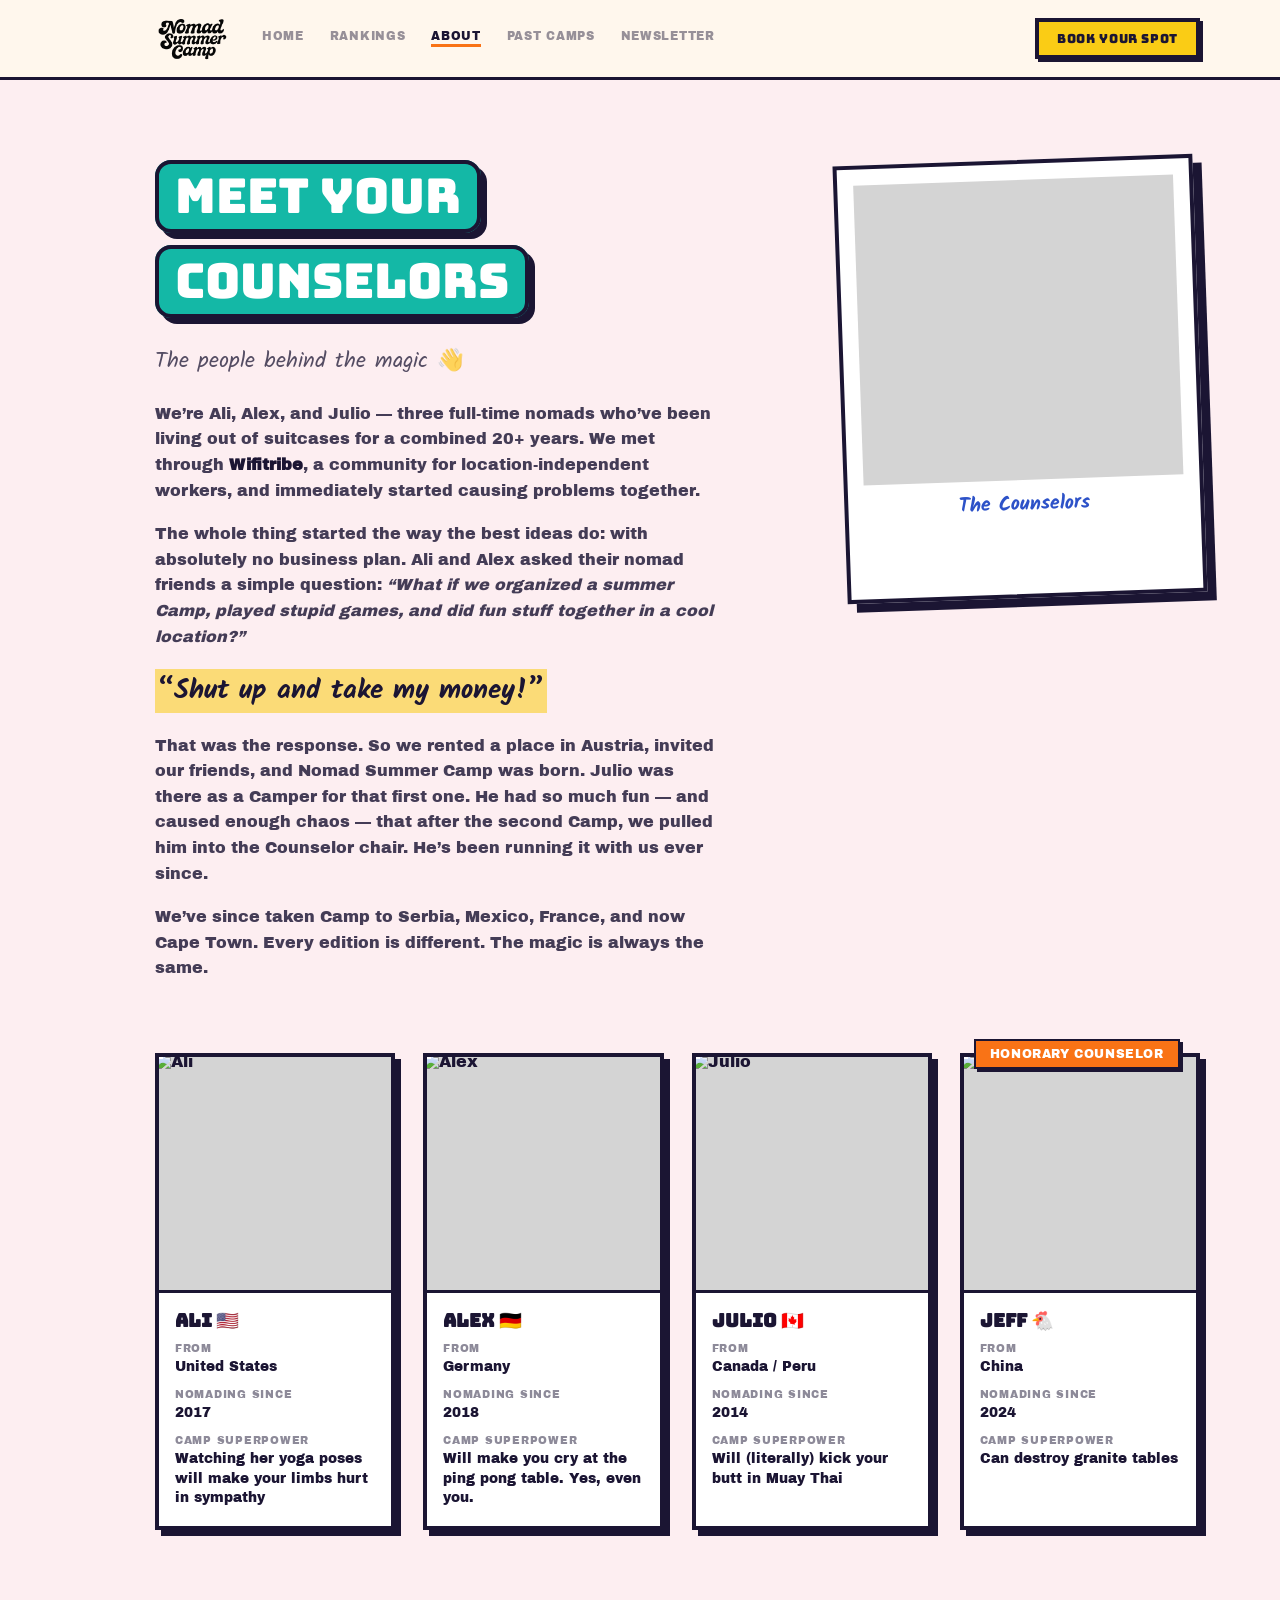
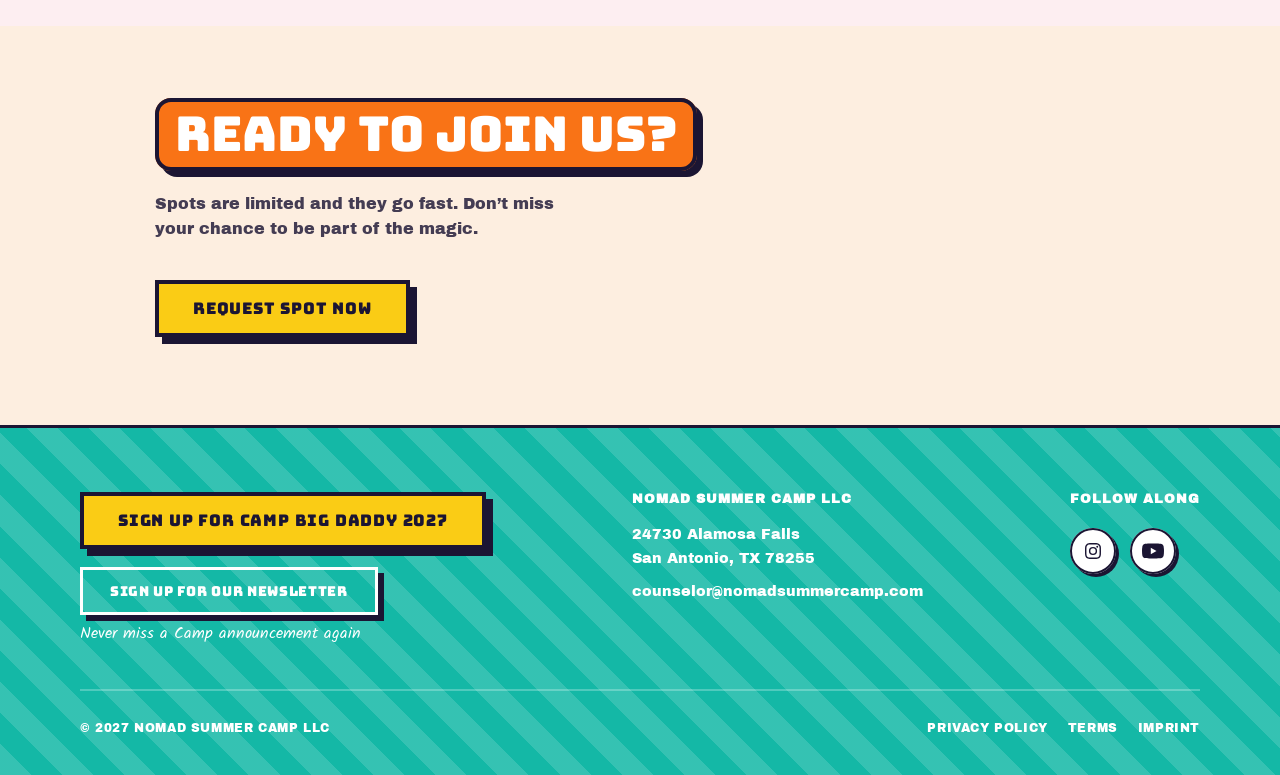
==== about/index.html @ 98a443e1 "Snapshot current Cape Town 2027 working copy onto dev This is the local working state of nsc-website" ====
<!DOCTYPE html>
<html lang="en">
<head>
  <meta charset="UTF-8">
  <meta name="viewport" content="width=device-width, initial-scale=1.0">
  <title>About Us | Nomad Summer Camp</title>
  <meta name="description" content="Meet the Counselors behind Nomad Summer Camp — Ali, Alex, and Julio (and Jeff).">
  <link rel="preconnect" href="https://fonts.googleapis.com">
  <link rel="preconnect" href="https://fonts.gstatic.com" crossorigin>
  <link href="https://fonts.googleapis.com/css2?family=Bungee&family=Archivo+Black&family=Kalam:wght@300;400;700&display=swap" rel="stylesheet">
  <link rel="stylesheet" href="/css/style.css">
  <script src="/components.js" defer></script>
  <script async src="https://tally.so/widgets/embed.js"></script>
</head>
<body>

  <div id="nav-placeholder"></div>

  <!-- ================================================
       MEET YOUR COUNSELORS — story + crew cards
       ================================================ -->
  <section class="about-intro">
    <div class="about-intro__inner">

      <div class="about-intro__top">
        <div class="about-intro__text">
          <div class="headline-stack">
            <span class="sticker sticker--teal">Meet your</span>
            <span class="sticker sticker--teal">Counselors</span>
          </div>
          <p class="about-intro__lead">The people behind the magic 👋</p>

          <p class="about__p">We&rsquo;re Ali, Alex, and Julio &mdash; three full-time nomads who&rsquo;ve
            been living out of suitcases for a combined 20+ years. We met through
            <strong>Wifitribe</strong>, a community for location-independent workers, and immediately
            started causing problems together.</p>

          <p class="about__p">The whole thing started the way the best ideas do: with absolutely no
            business plan. Ali and Alex asked their nomad friends a simple question:
            <em>&ldquo;What if we organized a summer Camp, played stupid games, and did fun stuff
            together in a cool location?&rdquo;</em></p>

          <blockquote class="about-pullquote">
            <mark class="highlight">&ldquo;Shut up and take my money!&rdquo;</mark>
          </blockquote>

          <p class="about__p">That was the response. So we rented a place in Austria, invited our
            friends, and Nomad Summer Camp was born. Julio was there as a Camper for that first one.
            He had so much fun &mdash; and caused enough chaos &mdash; that after the second Camp, we
            pulled him into the Counselor chair. He&rsquo;s been running it with us ever since.</p>

          <p class="about__p">We&rsquo;ve since taken Camp to Serbia, Mexico, France, and now Cape Town.
            Every edition is different. The magic is always the same.</p>
        </div>

        <div class="about-intro__photo">
          <div class="polaroid">
            <div class="polaroid__frame about-intro__frame"></div>
            <p class="polaroid__caption">The Counselors</p>
          </div>
        </div>
      </div>

      <div class="about-crew">
        <div class="about-crew__grid">

          <article class="about-card">
            <div class="about-card__photo">
              <img src="/counselor-ali.webp" alt="Ali" class="about-card__img">
            </div>
            <h2 class="about-card__name">Ali 🇺🇸</h2>
            <dl class="about-card__facts">
              <dt>From</dt><dd>United States</dd>
              <dt>Nomading since</dt><dd>2017</dd>
              <dt>Camp superpower</dt><dd>Watching her yoga poses will make your limbs hurt in sympathy</dd>
            </dl>
          </article>

          <article class="about-card">
            <div class="about-card__photo">
              <img src="/counselor-alex.webp" alt="Alex" class="about-card__img">
            </div>
            <h2 class="about-card__name">Alex 🇩🇪</h2>
            <dl class="about-card__facts">
              <dt>From</dt><dd>Germany</dd>
              <dt>Nomading since</dt><dd>2018</dd>
              <dt>Camp superpower</dt><dd>Will make you cry at the ping pong table. Yes, even you.</dd>
            </dl>
          </article>

          <article class="about-card">
            <div class="about-card__photo">
              <img src="/counselor-julio.webp" alt="Julio" class="about-card__img">
            </div>
            <h2 class="about-card__name">Julio 🇨🇦</h2>
            <dl class="about-card__facts">
              <dt>From</dt><dd>Canada / Peru</dd>
              <dt>Nomading since</dt><dd>2014</dd>
              <dt>Camp superpower</dt><dd>Will (literally) kick your butt in Muay Thai</dd>
            </dl>
          </article>

          <article class="about-card about-card--honorary">
            <span class="info-tag info-tag--orange about-card__tag">Honorary Counselor</span>
            <div class="about-card__photo">
              <img src="/counselor-jeff.webp" alt="Jeff the rubber chicken" class="about-card__img">
            </div>
            <h2 class="about-card__name">Jeff 🐔</h2>
            <dl class="about-card__facts">
              <dt>From</dt><dd>China</dd>
              <dt>Nomading since</dt><dd>2024</dd>
              <dt>Camp superpower</dt><dd>Can destroy granite tables</dd>
            </dl>
          </article>

        </div>
      </div>

    </div>
  </section>

  <!-- ================================================
       READY TO JOIN US? — call to action
       ================================================ -->
  <section class="about-cta">
    <div class="about-cta__inner">
      <span class="sticker sticker--orange">Ready to join us?</span>
      <p class="about__p">Spots are limited and they go fast. Don&rsquo;t miss your chance to be part of
        the magic.</p>
      <button class="btn-primary" data-tally-open="zxDW8M" data-tally-layout="modal"
              data-tally-width="800" data-tally-emoji-text="🥳" data-tally-emoji-animation="none"
              data-tally-form-events-forwarding="1">Request Spot Now</button>
    </div>
  </section>

  <div id="footer-placeholder"></div>

  <script type="text/javascript" async src="https://subscribe-forms.beehiiv.com/attribution.js"></script>

</body>
</html>
---- css/style.css ----
/* ============================================================
   DESIGN TOKENS
   ============================================================ */
:root {
  /* Palette */
  --color-cream:    #fff7ed;
  --color-pink:     #f43f5e;
  --color-teal:     #14b8a6;
  --color-orange:   #f97316;
  --color-yellow:   #facc15;
  --color-dark:     #1b1533;
  --color-white:    #ffffff;
  --color-gray-mid: #d4d4d4;

  /* Section washes — a breath of palette colour behind a section,
     never a colour field. See "Section backgrounds" note below. */
  --wash-blush: #fdeef1;
  --wash-peach: #fdeee0;
  --wash-mint:  #ecf7f4;

  /* RGB channels for alpha variants (e.g. rgba(var(--color-dark-rgb), 0.15)) */
  --color-dark-rgb:   27, 21, 51;
  --color-yellow-rgb: 250, 204, 21;

  /* Hard offset shadows (no blur — flat sticker style) */
  --shadow-sm:  3px 3px 0 var(--color-dark);
  --shadow-md:  6px 6px 0 var(--color-dark);
  --shadow-lg:  7px 7px 0 var(--color-dark);
  --shadow-xl:  9px 9px 0 var(--color-dark);

  /* Inset outlines (drawn inside the element's own bounds) */
  --outline-thick: 4px solid var(--color-dark);
  --outline-thin:  2.5px solid var(--color-dark);

  /* Typography */
  --font-display:     'Bungee', sans-serif;
  --font-body:        'Archivo Black', sans-serif;
  --font-handwritten: 'Kalam', cursive;

  /* Radii */
  --radius-sticker: 16px;
  --radius-pill:    999px;

  /* Layout gutters */
  --gutter-left:  155px;
  --gutter-right:  80px;
}


/* ============================================================
   SECTION BACKGROUNDS
   The page is a stack of sheets, not one beige field. Balance
   rule: a section gets EITHER a soft wash OR a light pattern —
   never both. Exactly two sections carry a full colour field
   with a pattern on top, and the page is paced around them.
   No dark fields.

     Hero .................. cream + its own halftone overlay
     Julie quote ........... TEAL FIELD + barber stripes  <- accent
     What is NSC ........... cream, flat
     Camper quotes ......... cream + faint pink halftone
     A day at Camp ......... soft peach, flat
     Everything's Included . TEAL FIELD + ledger grid      <- accent
     Camp Grounds Tour ..... cream + faint teal contours
     Where You'll Stay ..... soft mint, flat
     Camper testimonials .. cream + faint orange halftone

   Every pattern uses hard colour stops, never a soft gradient —
   same reason the shadows have no blur.
   ============================================================ */


/* ============================================================
   RESET & BASE
   ============================================================ */
*, *::before, *::after {
  box-sizing: border-box;
  margin: 0;
  padding: 0;
}

html { font-size: 16px; }

body {
  background: var(--color-cream);
  color: var(--color-dark);
  font-family: var(--font-body);
  -webkit-font-smoothing: antialiased;
}

img {
  display: block;
  max-width: 100%;
}

a { text-decoration: none; }

h1 { font-size: inherit; font-weight: inherit; }


/* ============================================================
   COMPONENT — STICKER HEADLINE
   Each line is its own puffy sticker:
   rounded pill shape, inset border outline, hard shadow.
   ============================================================ */
.sticker {
  display: inline-block;
  padding: 10px 20px;
  border-radius: var(--radius-sticker);
  outline: var(--outline-thick);
  outline-offset: -4px;
  box-shadow: var(--shadow-md);
  font-family: var(--font-display);
  font-size: 3rem;
  line-height: 1.1;
  color: var(--color-white);
  white-space: nowrap;
}

.sticker--pink   { background: var(--color-pink); }
.sticker--teal   { background: var(--color-teal); }
.sticker--orange { background: var(--color-orange); }
.sticker--yellow { background: var(--color-yellow); color: var(--color-dark); }


/* ============================================================
   COMPONENT — BADGE
   Small pill badge (e.g. "30% sold out")
   ============================================================ */
.badge {
  display: inline-block;
  font-family: var(--font-body);
  font-size: 0.75rem;
  color: var(--color-white);
  text-transform: uppercase;
  letter-spacing: 0.05em;
}

.badge--pill {
  padding: 8px 16px;
  border-radius: var(--radius-pill);
  outline: var(--outline-thin);
  outline-offset: -2.5px;
  box-shadow: var(--shadow-sm);
}

.badge--orange { background: var(--color-orange); }


/* ============================================================
   COMPONENT — INFO TAG
   Small rectangular tags for location / date / duration.
   No shadow; uses inset outline only.
   ============================================================ */
.info-tag {
  display: inline-block;
  padding: 8px 16px;
  outline: var(--outline-thin);
  outline-offset: -2.5px;
  font-family: var(--font-body);
  font-size: 0.75rem;
  color: var(--color-white);
  text-transform: uppercase;
  letter-spacing: 0.05em;
  white-space: nowrap;
}

.info-tag--pink   { background: var(--color-pink); }
.info-tag--teal   { background: var(--color-teal); }
.info-tag--orange { background: var(--color-orange); }


/* ============================================================
   COMPONENT — PRIMARY CTA BUTTON
   Yellow, chunky, pressable sticker-button.
   Shadow tightens + translates on hover to feel tactile.
   ============================================================ */
.btn-primary {
  display: inline-block;
  padding: 16px 36px;
  background: var(--color-yellow);
  outline: var(--outline-thick);
  outline-offset: -4px;
  box-shadow: var(--shadow-lg);
  font-family: var(--font-display);
  font-size: 1rem;
  color: var(--color-dark);
  text-transform: uppercase;
  letter-spacing: 0.05em;
  cursor: pointer;
  transition: box-shadow 80ms ease, transform 80ms ease;
}

.btn-primary:hover {
  box-shadow: 3px 3px 0 var(--color-dark);
  transform: translate(4px, 4px);
}

/* Compact variant — header bar */
.btn-primary--sm {
  padding: 10px 20px;
  font-size: 0.78rem;
  box-shadow: var(--shadow-sm);
}

.btn-primary--sm:hover {
  box-shadow: 1px 1px 0 var(--color-dark);
  transform: translate(2px, 2px);
}


/* Reserves the header's height before /components.js swaps the real
   markup in, so the injection causes no layout shift. Keep in sync
   with .site-header's rendered height. */
#nav-placeholder {
  height: 71px;
}

/* Desktop pins the header to a fixed height that shrinks on scroll
   (see .site-header rules below), so the reserved space must match. */
@media (min-width: 1101px) {
  #nav-placeholder {
    height: 80px;
  }
}

/* Rough reserve for the footer so its injection doesn't jump the
   page's scroll height. It sits below all content, so an exact
   match matters less than the header's — a ballpark is fine. */
#footer-placeholder {
  min-height: 340px;
}


/* ============================================================
   COMPONENT — SITE HEADER
   Sticky bar shared by every page.

   It is the top edge of the paper, not an object sitting on top
   of it, so it carries a hard bottom rule and NO shadow — a
   shadow here would drag across all nine sections on scroll.

   Exactly two things in the bar have weight: the wordmark and
   the yellow CTA. The nav links are plain text on purpose. Made
   into tags or stickers they would turn the bar into a sticker
   sheet competing with the hero, and yellow would stop being
   the one colour that means "click this".
   ============================================================ */
.site-header {
  position: sticky;
  top: 0;
  z-index: 100;
  background: var(--color-cream);
  border-bottom: 3px solid var(--color-dark);
}

/* Desktop only: fixed 80px bar that collapses to 50px once the page
   is scrolled. components.js toggles .site-header--scrolled from a
   scroll listener. Tablet/mobile keep their natural height. */
@media (min-width: 1101px) {
  .site-header {
    height: 80px;
    transition: height 200ms ease;
  }
  .site-header__inner {
    height: 100%;
    padding-top: 0;
    padding-bottom: 0;
  }
  .site-header__logo-img {
    height: 56px;
    transition: height 200ms ease;
  }
  .site-header--scrolled {
    height: 50px;
  }
  .site-header--scrolled .site-header__logo-img {
    height: 34px;
  }
}

.site-header__inner {
  max-width: 1440px;
  margin: 0 auto;
  padding: 14px var(--gutter-right) 14px var(--gutter-left);
  display: flex;
  align-items: center;
  gap: 32px;
}

.site-header__logo {
  font-family: var(--font-display);
  font-size: 1.1rem;
  color: var(--color-dark);
  flex-shrink: 0;
  display: flex;
  align-items: center;
}

.site-header__logo-img {
  height: 75px;
  width: auto;
  display: block;
}

.site-header__nav {
  display: flex;
  align-items: center;
  gap: 26px;
}

.site-header__link {
  font-family: var(--font-body);
  font-size: 0.72rem;
  text-transform: uppercase;
  letter-spacing: 0.06em;
  color: var(--color-dark);
  opacity: 0.45;
  white-space: nowrap;
  border-bottom: 3px solid transparent;
  padding-bottom: 2px;
  transition: opacity 120ms ease;
}

.site-header__link:hover { opacity: 1; }

/* Current page — full ink and a hard orange rule under it */
.site-header__link--active {
  opacity: 1;
  border-bottom-color: var(--color-orange);
}

.site-header__cta {
  margin-left: auto;
  flex-shrink: 0;
}

@media (max-width: 1100px) {
  .site-header__inner {
    padding-left: 60px;
    padding-right: 48px;
    gap: 24px;
  }
  .site-header__nav { gap: 18px; }
}

@media (max-width: 768px) {
  .site-header__inner {
    padding-left: 24px;
    padding-right: 24px;
  }
  /* Wordmark + CTA only. Four links do not warrant a drawer. */
  .site-header__nav { display: none; }
}


/* ============================================================
   COMPONENT — SITE FOOTER
   Shared by every page, injected into #footer-placeholder by
   /components.js — same mechanism as the header.

   The counterpart to the header. Where the header is the top
   edge of the paper — hard 3px rule, no shadow — the footer is
   the bottom edge, and the page's one loud send-off: a full
   teal colour field with the same 45° stripe as the quote
   sections, so it reads as a deliberate end cap rather than a
   new kind of object. Hard 3px rule on top, no shadow.
   ============================================================ */
.site-footer {
  background-color: var(--color-teal);
  background-image: repeating-linear-gradient(45deg,
    rgba(255, 255, 255, 0.14) 0 22px,
    transparent 22px 44px);
  border-top: 3px solid var(--color-dark);
  color: var(--color-white);
}

.site-footer__inner {
  max-width: 1440px;
  margin: 0 auto;
  /* Symmetric gutters on purpose. The page's default gutters are
     unequal (155 left / 80 right); with the row's space-between
     that pushed the socials block hard against the right edge
     while the CTA sat far in from the left. Matching the two
     removes the lopsidedness — same fix as .hero__inner. */
  padding: 64px var(--gutter-right) 40px;
}

/* --- Main row: CTA stack · address · socials --- */
.site-footer__main {
  display: flex;
  flex-wrap: wrap;
  align-items: flex-start;
  justify-content: space-between;
  gap: 40px;
  padding-bottom: 44px;
}

/* Newsletter button sits directly under the primary CTA. */
.site-footer__actions {
  display: flex;
  flex-direction: column;
  align-items: flex-start;
  gap: 18px;
}

.site-footer__newsletter-wrap {
  display: flex;
  flex-direction: column;
  align-items: flex-start;
  gap: 8px;
}

.site-footer__contact,
.site-footer__follow {
  display: flex;
  flex-direction: column;
  align-items: flex-start;
  gap: 12px;
}

/* Ghost twin of .btn-primary: same chunky shape and hard shadow,
   outlined instead of filled so it stays clearly secondary and
   yellow keeps meaning "the one button". */
.site-footer__newsletter {
  display: inline-block;
  padding: 15px 30px;
  background: transparent;
  outline: 3px solid var(--color-white);
  outline-offset: -3px;
  box-shadow: var(--shadow-md);
  font-family: var(--font-display);
  font-size: 0.85rem;
  color: var(--color-white);
  text-transform: uppercase;
  letter-spacing: 0.05em;
  text-decoration: none;
  transition: box-shadow 80ms ease, transform 80ms ease;
}

.site-footer__newsletter:hover {
  box-shadow: 2px 2px 0 var(--color-dark);
  transform: translate(4px, 4px);
}

.site-footer__newsletter-sub {
  font-family: var(--font-handwritten);
  font-size: 1rem;
  line-height: 1.35;
}

.site-footer__heading {
  font-family: var(--font-body);
  font-size: 0.8rem;
  text-transform: uppercase;
  letter-spacing: 0.08em;
  margin-bottom: 4px;
}

.site-footer__link {
  font-family: var(--font-body);
  font-size: 0.9rem;
  color: var(--color-white);
  text-decoration: none;
}

.site-footer__link:hover {
  text-decoration: underline;
}

.site-footer__address {
  font-family: var(--font-body);
  font-size: 0.9rem;
  font-style: normal;
  line-height: 1.7;
}

.site-footer__socials {
  display: flex;
  gap: 14px;
  margin-top: 6px;
}

.site-footer__social {
  width: 46px;
  height: 46px;
  display: flex;
  align-items: center;
  justify-content: center;
  background: var(--color-white);
  color: var(--color-dark);
  border-radius: 50%;
  outline: var(--outline-thin);
  outline-offset: -2.5px;
  box-shadow: var(--shadow-sm);
  transition: box-shadow 80ms ease, transform 80ms ease;
}

.site-footer__social:hover {
  box-shadow: 1px 1px 0 var(--color-dark);
  transform: translate(2px, 2px);
}

/* --- Bottom: copyright + legal stubs --- */
.site-footer__legal {
  display: flex;
  flex-wrap: wrap;
  align-items: center;
  justify-content: space-between;
  gap: 12px 24px;
  padding-top: 30px;
  border-top: 2px solid rgba(255, 255, 255, 0.25);
}

.site-footer__copy {
  font-family: var(--font-body);
  font-size: 0.75rem;
  text-transform: uppercase;
  letter-spacing: 0.05em;
}

.site-footer__legal-links {
  display: flex;
  flex-wrap: wrap;
  gap: 20px;
}

.site-footer__legal-links a {
  font-family: var(--font-body);
  font-size: 0.75rem;
  text-transform: uppercase;
  letter-spacing: 0.05em;
  color: var(--color-white);
  text-decoration: none;
}

.site-footer__legal-links a:hover {
  text-decoration: underline;
}

@media (max-width: 1100px) {
  .site-footer__inner {
    padding-left: 48px;
    padding-right: 48px;
  }
}

@media (max-width: 768px) {
  .site-footer__inner {
    padding: 48px 24px 32px;
  }
  .site-footer__main {
    flex-direction: column;
    gap: 32px;
    padding-bottom: 36px;
  }
  .site-footer__cta,
  .site-footer__newsletter-wrap,
  .site-footer__newsletter {
    width: 100%;
  }
  .site-footer__cta,
  .site-footer__newsletter {
    text-align: center;
  }
  .site-footer__legal {
    flex-direction: column;
    align-items: flex-start;
  }
}


/* ============================================================
   COMPONENT — NEWSLETTER POPUP
   A pre-loaded beehiiv embed iframe (in footer.html) that we
   just show/hide. Toggled by components.js via --open.
   ============================================================ */
.nsc-nl-overlay {
  position: fixed;
  inset: 0;
  z-index: 2000;
  display: none;
  align-items: flex-start;
  justify-content: center;
  padding: 72px 16px 24px;
  overflow-y: auto;
  background: rgba(var(--color-dark-rgb), 0.82);
}

.nsc-nl-overlay--open {
  display: flex;
}

.nsc-nl-overlay__box {
  position: relative;
  width: 100%;
  max-width: 520px;
  margin: auto 0;
}

.nsc-nl-overlay__box .beehiiv-embed {
  width: 100%;
}

.nsc-nl-overlay__close {
  position: absolute;
  top: -46px;
  right: 0;
  padding: 0 6px;
  background: none;
  border: none;
  font-family: var(--font-display);
  font-size: 2rem;
  line-height: 1;
  color: var(--color-white);
  cursor: pointer;
}

.nsc-nl-overlay__close:hover {
  color: var(--color-yellow);
}

@media (max-width: 768px) {
  .nsc-nl-overlay {
    padding: 56px 12px 16px;
  }
}


/* ============================================================
   COMPONENT — POLAROID
   White-bordered photo frame with hard offset shadow.
   Apply --hero or --sm modifier for sizing.
   ============================================================ */
.polaroid {
  display: inline-block;
  background: var(--color-white);
  padding: 20px 20px 80px;
  outline: var(--outline-thick);
  outline-offset: -4px;
  box-shadow: var(--shadow-xl);
}

.polaroid__frame {
  overflow: hidden;
  background: var(--color-gray-mid);
  position: relative;
}

.polaroid__img {
  width: 100%;
  height: 100%;
  object-fit: cover;
  display: block;
}

.polaroid__caption {
  font-family: var(--font-handwritten);
  font-size: 1.25rem;
  font-weight: 700;
  color: #2d52c8; /* handwritten-ink blue, warmer than --color-dark */
  text-align: center;
  margin-top: 12px;
  line-height: 1.3;
}

/* Hero polaroid — large, rotated 4° */
.polaroid--hero {
  transform: rotate(4deg);
}

.polaroid--hero .polaroid__frame {
  width: 360px;
  height: 420px;
}

/* Strip polaroids — smaller square frames */
.polaroid--sm .polaroid__frame {
  width: 192px;
  height: 192px;
}


/* ============================================================
   HERO SECTION
   ============================================================ */
.hero {
  position: relative;
  background: var(--color-cream);
  overflow: hidden;
}

/* --- Background blobs --- */
.hero__blob {
  position: absolute;
  border-radius: 50%;
  filter: blur(100px);
  opacity: 0.25;
  pointer-events: none;
  z-index: 0;
}

.hero__blob--teal {
  width: 600px;
  height: 600px;
  background: var(--color-teal);
  top: -180px;
  left: -180px;
}

.hero__blob--pink {
  width: 600px;
  height: 600px;
  background: var(--color-pink);
  bottom: -100px;
  right: -200px;
}

/* --- Halftone texture overlay --- */
.hero__halftone {
  position: absolute;
  inset: 0;
  background-image: radial-gradient(circle, var(--color-dark) 1.5px, transparent 1.5px);
  background-size: 20px 20px;
  opacity: 0.05;
  pointer-events: none;
  z-index: 0;
}

/* --- Two-column layout: content left, polaroid right --- */
.hero__inner {
  position: relative;
  z-index: 1;
  max-width: 1440px;
  margin: 0 auto;
  padding: 40px var(--gutter-right) 40px var(--gutter-left);
  display: grid;
  grid-template-columns: 500px 1fr;
  gap: 60px;
  align-items: center;
  min-height: 480px;
}

/* Above tablet only: the right column's 1fr soaks up all leftover
   width on a wide window, and since the video never grows past its
   own 420px, that leftover sits empty on the right — content reads
   as pushed left. Scoped to desktop so tablet/mobile are untouched. */
@media (min-width: 1101px) {
  .hero__inner {
    /* gutter-left (155) and gutter-right (80) are unequal, so
       centering the content within this box still left it biased
       right. Matching left to right removes that bias. */
    padding-left: var(--gutter-right);
    grid-template-columns: 500px auto;
    justify-content: center;
  }
  .hero__visual {
    justify-content: center;
  }
}

/* --- Left: content column --- */
.hero__content {
  display: flex;
  flex-direction: column;
  align-items: flex-start;
  min-width: 0; /* grid/flex items default to a content-sized min-width,
                   which let long copy push the column past its track */
}

.hero__content .badge {
  margin-bottom: 20px;
}

.headline-stack {
  display: flex;
  flex-direction: column;
  align-items: flex-start;
  gap: 12px;
  margin-bottom: 28px;
}

.hero__sub {
  font-family: var(--font-body);
  font-size: 1.05rem;
  line-height: 1.5;
  color: var(--color-dark);
  opacity: 0.75;
  max-width: 440px;
  margin-bottom: 18px;
}

.info-strips {
  display: flex;
  align-items: center;
  flex-wrap: wrap;
  gap: 12px;
  margin-bottom: 18px;
}

.cta-block {
  display: flex;
  flex-direction: column;
  align-items: flex-start;
  gap: 14px;
}

.fine-print {
  font-family: var(--font-body);
  font-size: 0.75rem;
  color: var(--color-dark);
}

/* --- Right: polaroid column --- */
.hero__visual {
  display: flex;
  justify-content: flex-start;
  align-items: center;
  padding-left: 20px;
  min-width: 0;
}

.hero__video {
  width: 420px;
  max-width: 100%;
  display: block;
  border-radius: 16px;
  transform: rotate(4deg);
  box-shadow: var(--shadow-xl) var(--color-dark);
}


/* ============================================================
   POLAROID STRIP
   Full-width row of 5 photos, each slightly tilted / offset.
   ============================================================ */
.polaroid-strip {
  position: relative;
  z-index: 1;
  overflow: hidden;
  padding: 0 0 60px;
  margin: 0 -80px;
}

.polaroid-strip__track {
  display: flex;
  gap: 16px;
  align-items: flex-start;
  width: max-content;
  cursor: grab;
  user-select: none;
}

.polaroid-strip__track.is-dragging {
  cursor: grabbing;
}

/* Individual rotations + vertical nudges (repeats mod 15) */
.polaroid-strip__track .polaroid:nth-child(15n+1)  { transform: rotate(-1deg);   margin-top: 16px; }
.polaroid-strip__track .polaroid:nth-child(15n+2)  { transform: rotate(2deg);    margin-top:  8px; }
.polaroid-strip__track .polaroid:nth-child(15n+3)  { transform: rotate(-0.5deg); margin-top: 24px; }
.polaroid-strip__track .polaroid:nth-child(15n+4)  { transform: rotate(1.5deg);  margin-top: 12px; }
.polaroid-strip__track .polaroid:nth-child(15n+5)  { transform: rotate(-2deg);   margin-top:  3px; }
.polaroid-strip__track .polaroid:nth-child(15n+6)  { transform: rotate(0.8deg);  margin-top: 20px; }
.polaroid-strip__track .polaroid:nth-child(15n+7)  { transform: rotate(-1.5deg); margin-top:  6px; }
.polaroid-strip__track .polaroid:nth-child(15n+8)  { transform: rotate(2.5deg);  margin-top: 14px; }
.polaroid-strip__track .polaroid:nth-child(15n+9)  { transform: rotate(-0.3deg); margin-top: 28px; }
.polaroid-strip__track .polaroid:nth-child(15n+10) { transform: rotate(1deg);    margin-top:  4px; }
.polaroid-strip__track .polaroid:nth-child(15n+11) { transform: rotate(-1.8deg); margin-top: 18px; }
.polaroid-strip__track .polaroid:nth-child(15n+12) { transform: rotate(0.5deg);  margin-top:  9px; }
.polaroid-strip__track .polaroid:nth-child(15n+13) { transform: rotate(-2.5deg); margin-top: 22px; }
.polaroid-strip__track .polaroid:nth-child(15n+14) { transform: rotate(1.2deg);  margin-top:  5px; }
.polaroid-strip__track .polaroid:nth-child(15n+15) { transform: rotate(-0.8deg); margin-top: 30px; }


/* ============================================================
   RESPONSIVE
   ============================================================ */

/* Tablet */
@media (max-width: 1100px) {
  .hero__inner {
    padding: 18px 48px 60px 60px;
    grid-template-columns: 420px 1fr;
    gap: 40px;
    min-height: auto;
  }

  .sticker {
    font-size: 2.25rem;
  }

  .polaroid--hero .polaroid__frame {
    width: 300px;
    height: 340px;
  }
}

/* Mobile */
@media (max-width: 768px) {
  .hero__inner {
    padding: 14px 24px 60px;
    grid-template-columns: 1fr;
    gap: 48px;
    min-height: auto;
  }

  .hero__content {
    order: 1;
  }

  .hero__visual {
    order: 2;
    justify-content: center;
    padding-left: 0;
  }

  /* Rotated elements paint outside their own layout box. At 420px the
     video's rotated corners were spilling past the viewport even though
     max-width:100% capped its layout width — cap tighter and rotate less
     on the narrowest screens. */
  .hero__video {
    width: min(320px, 100%);
    transform: rotate(2deg);
  }

  .sticker {
    font-size: 1.75rem;
    /* Single-line multi-word stickers ("Rooms & Pricing", "A day at
       camp", "Camp Grounds Tour") are wider than a narrow phone even
       at this size — nowrap let them run off the right edge. Let a
       sticker that doesn't fit wrap to two lines instead; one that
       does fit is unaffected. */
    white-space: normal;
    text-align: center;
    max-width: calc(100vw - 48px);
  }

  .polaroid--hero .polaroid__frame {
    width: 260px;
    height: 300px;
  }

  /* Strip scrolls horizontally on mobile */
  .polaroid-strip {
    overflow-x: auto;
    justify-content: flex-start;
    gap: 12px;
    padding-bottom: 40px;
    padding-left: 24px;
    scrollbar-width: none;
  }

  .polaroid-strip::-webkit-scrollbar {
    display: none;
  }

  .polaroid-strip .polaroid {
    flex-shrink: 0;
  }
}


/* ============================================================
   QUOTE SECTION  — shared layout
   ============================================================ */
.quote-section {
  position: relative;
  /* ACCENT — one of two full colour fields on the page */
  background-color: var(--color-teal);
  background-image: repeating-linear-gradient(45deg,
    rgba(255, 255, 255, 0.14) 0 22px,
    transparent 22px 44px);
  padding: 72px 0 96px;
}

.quote-section__inner {
  max-width: 1440px;
  margin: 0 auto;
  padding: 0 var(--gutter-right) 0 var(--gutter-left);
  display: grid;
  grid-template-columns: 320px 1fr;
  gap: 64px;
  align-items: center;
}

/* Camper polaroid */
.polaroid--camper {
  transform: rotate(-3deg);
}

.polaroid__frame--camper {
  width: 260px;
  height: 320px;
}


/* ============================================================
   QUOTE CARD — TORN NOTEBOOK PAPER
   ============================================================ */
.quote-card--paper {
  position: relative;
  display: inline-block;
  transform: rotate(1deg);
  /* drop-shadow follows the irregular torn-paper silhouette */
  filter: drop-shadow(6px 6px 0px rgba(var(--color-dark-rgb), 0.22));
  max-width: 680px;
  width: 100%;
}

.quote-card__paper {
  display: block;
  width: 100%;
  height: auto;
}

.quote-card__content {
  position: absolute;
  /* inset respects the paper margins: generous right gap for hole-punches */
  top: 12%;
  left: 7%;
  right: 18%;
  bottom: 20%;
  display: flex;
  flex-direction: column;
  justify-content: center;
  gap: 16px;
}

/* shared quote typography */
.quote-text {
  font-family: var(--font-handwritten);
  font-size: 1.6rem;
  font-weight: 700;
  line-height: 1.3;
  color: #1e3a6e;  /* dark-blue ink, feels natural on lined paper */
  font-style: normal;
}

/* Julie's quote runs as two paragraphs; the tight 1.1 line-height
   needs an explicit gap between them to read as a break. */
.quote-text__p + .quote-text__p {
  margin-top: 0.7em;
}

.quote-author {
  font-family: var(--font-body);
  font-size: 1rem;
  color: var(--color-dark);
  text-transform: uppercase;
  letter-spacing: 0.08em;
  font-style: normal;
}


/* ============================================================
   QUOTE SECTION — RESPONSIVE
   ============================================================ */
@media (max-width: 1100px) {
  .quote-section__inner {
    padding: 0 48px 0 60px;
    gap: 40px;
    grid-template-columns: 260px 1fr;
  }

  .quotes-lr__grid {
    padding: 0 48px;
  }
}

@media (max-width: 768px) {
  .version-label {
    padding: 0 24px;
  }

  .quote-section__inner {
    padding: 0 24px;
    grid-template-columns: 1fr;
    gap: 40px;
  }

  .quote-section__polaroid {
    display: flex;
    justify-content: center;
  }

  .quote-card--paper {
    max-width: 100%;
  }
}


/* ============================================================
   WHAT IS NSC — shared
   ============================================================ */
.what-nsc {
  position: relative;
  background: var(--color-cream);
  padding: 80px 0 96px;
}

.what-nsc__copy {
  font-family: var(--font-body);
  font-size: 1rem;
  line-height: 1.5;
  color: var(--color-dark);
  max-width: 460px;
}

/* Play button (shared across video placeholders) */
.play-btn {
  display: flex;
  align-items: center;
  justify-content: center;
  width: 56px;
  height: 56px;
  background: var(--color-yellow);
  border-radius: 50%;
  font-size: 1.25rem;
  color: var(--color-dark);
  outline: 3px solid var(--color-dark);
  flex-shrink: 0;
}


/* ============================================================
   CONCEPT A — Manifesto Strip
   Content column left, video polaroid right (formerly the Last
   Year's Camp section's video — merged in here).
   ============================================================ */
.what-a__inner {
  max-width: 1440px;
  margin: 0 auto;
  padding: 0 var(--gutter-right) 0 var(--gutter-left);
  display: grid;
  /* Both columns size to their own content, not "content stretches
     to fill remaining space, video sits after" (1fr auto) — that
     pinned the video to the far right edge regardless of how
     narrow the text actually was. Content hugs the video with a
     72px gap; the sticker (not the copy) sets the column's width,
     since it's the wider of the two. */
  grid-template-columns: auto auto;
  gap: 72px;
  align-items: center;
  /* Grid stretches items to fill their column by default. Harmless
     for the text column (its children are left-aligned with no
     visible box), but it silently widened the polaroid's own white
     card past its photo — that's the blank strip bug. Both items
     size to their actual content instead. */
  justify-items: start;
}

.what-a__content {
  display: flex;
  flex-direction: column;
  align-items: flex-start;
  gap: 28px;
}

.what-a__stickers {
  display: flex;
  flex-direction: column;
  gap: 12px;
  align-items: flex-start;
}

.what-a__video {
  /* .polaroid is inline-block with no width of its own — it always
     shrink-wraps to its content, same as every other polaroid on
     the page. The other variants never need to cap it because they
     sit in narrow containers already. This one sits in a roomy grid
     column, so without a cap a long caption stretches the whole
     card past the photo instead of wrapping.
     Value = frame width + .polaroid's own 20px+20px side padding —
     NOT just the frame width, or the frame (a fixed size) pokes out
     past a card capped too small to actually contain it. */
  max-width: 420px; /* 380px frame + 40px padding */
  transform: rotate(-2deg);
  flex-shrink: 0;
}

.what-a__video-frame {
  width: 380px;
  height: 280px;
  background: var(--color-dark) !important;
  display: flex;
  align-items: center;
  justify-content: center;
}


/* ============================================================
   WHAT IS NSC — RESPONSIVE
   ============================================================ */
@media (max-width: 1100px) {
  .what-a__inner { padding: 0 48px 0 60px; gap: 48px; }
  .what-a__video { max-width: 340px; } /* 300px frame + 40px padding */
  .what-a__video-frame { width: 300px; height: 220px; }
}

@media (max-width: 768px) {
  .what-a__inner {
    padding: 0 24px;
    grid-template-columns: 1fr;
    gap: 40px;
  }
  .what-a__video { max-width: 100%; }
  .what-a__video-frame { width: 100%; height: 240px; }
}


/* ============================================================
   SCHEDULE SECTIONS — shared base
   ============================================================ */
.schedule {
  position: relative;
  background: var(--color-cream);
  padding: 80px 0 96px;
}

.sched__sub {
  font-family: var(--font-body);
  font-size: 0.85rem;
  color: var(--color-dark);
  opacity: 0.55;
  margin-top: 16px;
  font-style: italic;
  letter-spacing: 0.02em;
}

/* ============================================================
   SCHEDULE B2 — HORIZONTAL TIMELINE
   ============================================================ */
/* Overrides the shared cream on .schedule. */
.sched-b2 {
  /* Same diagonal stripe field as the Julie quote section, in pink —
     with a cream wash on top to mute the saturation. */
  background-color: var(--color-pink);
  background-image:
    repeating-linear-gradient(45deg,
      rgba(255, 255, 255, 0.14) 0 22px,
      transparent 22px 44px),
    linear-gradient(rgba(255, 247, 237, 0.4), rgba(255, 247, 237, 0.4));
}

.sched-b2__inner {
  max-width: 1440px;
  margin: 0 auto;
}

.sched-b2__head {
  margin-bottom: 48px;
  padding: 0 var(--gutter-right) 0 var(--gutter-left);
}

.sched-b2__head-row {
  display: flex;
  align-items: center;
  gap: 24px;
  flex-wrap: wrap;
}

.sched-b2__nav {
  display: flex;
  gap: 8px;
}

.sched-b2__btn {
  width: 44px;
  height: 44px;
  background: var(--color-yellow);
  border: none;
  outline: var(--outline-thick);
  outline-offset: -4px;
  box-shadow: var(--shadow-sm);
  font-family: var(--font-display);
  font-size: 1.1rem;
  color: var(--color-dark);
  cursor: pointer;
  transition: box-shadow 80ms ease, transform 80ms ease;
}

.sched-b2__btn:hover {
  box-shadow: 1px 1px 0 var(--color-dark);
  transform: translate(2px, 2px);
}

.sched-b2__scroll {
  position: relative;
  display: flex;
  align-items: flex-start;
  gap: 0;
  overflow-x: auto;
  scrollbar-width: none;
  padding-top: 8px;
  padding-bottom: 40px;
  padding-right: 80px;
  padding-left: var(--gutter-left);
}

.sched-b2__scroll::-webkit-scrollbar { display: none; }

.sched-b2__item {
  flex: 0 0 auto;
  width: 344px;   /* 320px card + 12px padding each side, matching .accom-a__card */
  display: flex;
  flex-direction: column;
  align-items: center;
  gap: 0;
  padding: 0 12px;
}

.sched-b2__pin {
  width: 28px;
  height: auto;
  flex-shrink: 0;
  position: relative;
  z-index: 2;
  margin-bottom: -16px;
  filter: drop-shadow(2px 3px 3px rgba(0,0,0,0.25));
}

.sched-b2__card {
  background: var(--color-white);
  outline: var(--outline-thick);
  outline-offset: -4px;
  box-shadow: var(--shadow-sm);
  width: 100%;
  display: flex;
  flex-direction: column;
}

.sched-b2__photo {
  width: 100%;
  aspect-ratio: 3 / 2;
  background: var(--color-gray-mid);
}

.sched-b2__photo-media {
  width: 100%;
  height: 100%;
  object-fit: cover;
  display: block;
}

.sched-b2__photo--dark {
  background: var(--color-dark);
  display: flex;
  align-items: center;
  justify-content: center;
}

.sched-b2__time {
  font-family: var(--font-body);
  font-size: 0.75rem; /* was 0.7rem (11.2px) — under the legibility floor */
  /* was white — 2.5:1 on teal, fails WCAG AA. Ink-navy on teal holds
     well above 4.5:1 and keeps the chip's colour role unchanged. */
  color: var(--color-dark);
  background: var(--color-teal);
  padding: 3px 8px;
  display: inline-block;
  margin: 16px 18px 0;
  align-self: flex-start;
  text-transform: uppercase;
  letter-spacing: 0.04em;
}

.sched-b2__name {
  font-family: var(--font-display);
  font-size: 0.9rem;
  color: var(--color-dark);
  line-height: 1.1;
  padding: 8px 18px 0;
}

.sched-b2__desc {
  font-family: var(--font-body);
  font-size: 0.8rem; /* was 0.7rem (11.2px) — under the legibility floor */
  color: var(--color-dark);
  opacity: 0.6;
  line-height: 1.5;
  padding: 6px 18px 18px;
}

@media (max-width: 1100px) {
  .sched-b2__head { padding-right: 48px; padding-left: 60px; }
  .sched-b2__scroll { padding-right: 48px; padding-left: 60px; }
}

@media (max-width: 768px) {
  .sched-b2__head { padding-right: 24px; padding-left: 24px; }
  .sched-b2__scroll { padding-right: 24px; padding-left: 24px; }
  .sched-b2__item { width: 300px; }
}


/* ============================================================
   WHAT'S INCLUDED — clipboard section
   ============================================================ */
.included {
  position: relative;
  /* ACCENT — the second full colour field, and the page's payoff */
  background-color: var(--color-teal);
  background-image:
    repeating-linear-gradient(to right,
      rgba(255, 255, 255, 0.16) 0 2px, transparent 2px 48px),
    repeating-linear-gradient(to bottom,
      rgba(255, 255, 255, 0.16) 0 2px, transparent 2px 48px);
  padding: 80px 0 96px;
}

.included__inner {
  max-width: 1100px;
  margin: 0 auto;
  padding: 0 80px;
  display: flex;
  gap: 80px;
  align-items: center;
}

.included__content {
  display: flex;
  flex-direction: column;
  gap: 16px;
  align-items: flex-start;
}

.included__sub {
  font-family: var(--font-body);
  font-size: 1rem;
  line-height: 1.5;
  color: var(--color-white);
  max-width: 400px;
}

.included__clipboard-wrap {
  flex-shrink: 0;
}

.included__clipboard {
  position: relative;
  width: 350px;
  transform: rotate(2deg);
  filter: drop-shadow(7px 7px 0px rgba(var(--color-dark-rgb), 0.2));
}

.included__clipboard-img {
  display: block;
  width: 100%;
  height: auto;
}

.included__checklist {
  position: absolute;
  top: 22%;
  left: 14%;
  right: 8%;
  bottom: 4%;
  list-style: none;
  padding: 0;
  margin: 0;
  display: flex;
  flex-direction: column;
  justify-content: flex-start;
  gap: 10px;
}

.included__item {
  font-family: var(--font-handwritten);
  font-size: 1.4rem;
  font-weight: 700;
  color: var(--color-dark);
  display: flex;
  align-items: center;
  gap: 10px;
  line-height: 1.2;
}

.included__check {
  font-family: var(--font-handwritten);
  font-weight: 700;
  color: var(--color-teal);
  font-size: 1.6rem;
  line-height: 1;
  flex-shrink: 0;
}

/* --- Second block: the six things spelled out --- */
.included__detail {
  max-width: 1100px;
  margin: 76px auto 0;
  padding: 0 80px;
  display: grid;
  grid-template-columns: repeat(3, minmax(0, 1fr));
  gap: 40px 36px;
}

/* Each one sits in a white card — same treatment as the Heather /
   Matt quote boxes: hard 4px inset outline, flat offset shadow. */
.included__feature {
  display: flex;
  flex-direction: column;
  align-items: flex-start;
  gap: 14px;
  background: var(--color-white);
  padding: 28px 26px;
  outline: var(--outline-thick);
  outline-offset: -4px;
  box-shadow: var(--shadow-md);
}

/* Cut-out badge — teal disc, white icon, hard outline + offset
   shadow so it still reads as an object on the white card.
   Icons are Lucide (ISC). */
.included__icon {
  width: 52px;
  height: 52px;
  display: flex;
  align-items: center;
  justify-content: center;
  background: var(--color-teal);
  color: var(--color-white);
  border-radius: 50%;
  outline: var(--outline-thin);
  outline-offset: -2.5px;
  box-shadow: var(--shadow-sm);
}

.included__icon svg {
  width: 26px;
  height: 26px;
  display: block;
}

.included__feature-title {
  font-family: var(--font-body);
  font-size: 1rem;
  line-height: 1.2;
  color: var(--color-dark);
  text-transform: uppercase;
  letter-spacing: 0.03em;
}

.included__feature-note {
  display: block;
  margin-top: 3px;
  font-size: 0.78rem;
  letter-spacing: 0.02em;
  text-transform: none;
  color: rgba(var(--color-dark-rgb), 0.6);
}

.included__feature-text {
  font-family: var(--font-body);
  font-size: 0.88rem;
  line-height: 1.6;
  color: var(--color-dark);
}

@media (max-width: 1100px) {
  .included__detail {
    grid-template-columns: repeat(2, minmax(0, 1fr));
    padding: 0 48px;
    gap: 44px 40px;
  }
}

@media (max-width: 768px) {
  .included__inner {
    padding: 0 24px;
    flex-direction: column;
    gap: 48px;
  }
  .included__clipboard {
    width: 300px;
    margin: 0 auto;
  }
  .included__detail {
    grid-template-columns: 1fr;
    padding: 0 24px;
    gap: 40px;
    margin-top: 56px;
  }
}


/* ============================================================
   VENUE SECTIONS — Shared photo placeholders
   ============================================================ */
.venue {
  overflow: hidden;
  background-color: var(--color-cream);
  background-image: repeating-linear-gradient(to bottom,
    rgba(20, 184, 166, 0.14) 0 2px, transparent 2px 30px);
}

.venue__ph {
  position: relative;
  background: #c8c2b8;
}
.venue__ph--aerial     { background: #9fc4c0; }
.venue__ph--lake       { background: #a4c0cc; }
.venue__ph--barn       { background: #c8a882; }
.venue__ph--games      { background: #a4b898; }
.venue__ph--volleyball { background: #d4c478; }
.venue__ph--villa      { background: #b8a8c8; }
.venue__ph--hottub     { background: #c8a0b0; }
.venue__ph--airstream  { background: #b0b0b0; }

/* ============================================================
   VENUE C2 — Horizontal Tour (With Info Panel)
   ============================================================ */
.venue-c2__counter {
  font-family: var(--font-handwritten);
  font-size: 1.2rem;
  font-weight: 700;
  color: var(--color-white);
  min-width: 48px;
  text-align: center;
}
.venue-c2 {
  position: relative;
  height: 90vh;
}

.venue-c2__track {
  display: flex;
  height: 100%;
  overflow-x: auto;
  scroll-snap-type: x mandatory;
  scrollbar-width: none;
}
.venue-c2__track::-webkit-scrollbar { display: none; }

.venue-c2__slide {
  flex: 0 0 100%;
  height: 100%;
  scroll-snap-align: start;
  display: grid;
  grid-template-columns: 1.6fr 1fr;
  overflow: hidden;
}

.venue-c2__img {
  height: 100%;
  min-height: 0;
  overflow: hidden;
}

.venue-c2__info {
  background: var(--color-dark);
  padding: 80px 56px;
  display: flex;
  flex-direction: column;
  justify-content: center;
  align-items: flex-start;
  gap: 0;
}

.venue-c2__info .sticker {
  box-shadow: 4px 4px 0 rgba(255, 255, 255, 0.15);
  margin-bottom: 28px;
}

.venue-c2__info .info-tag {
  outline-color: rgba(255, 255, 255, 0.25);
  margin-bottom: 20px;
}

.venue-c2__name {
  font-family: var(--font-display);
  font-size: 2.8rem;
  color: var(--color-white);
  line-height: 1.05;
  margin-bottom: 12px;
}

.venue-c2__desc {
  font-family: var(--font-body);
  font-size: 1rem;
  line-height: 1.5;
  color: rgba(255, 255, 255, 0.7);
  max-width: 340px;
}

.venue-c2__ui {
  position: absolute;
  bottom: 48px;
  right: 80px;
  z-index: 3;
  display: flex;
  align-items: center;
  gap: 16px;
}

/* ============================================================
   CAMPER QUOTES — Duo
   ============================================================ */
.quotes-duo__card,
.quotes-lr__card {
  background: var(--color-white);
  padding: 36px 32px 28px;
  outline: var(--outline-thick);
  outline-offset: -4px;
  box-shadow: var(--shadow-md);
  display: flex;
  flex-direction: column;
  gap: 20px;
}

.quotes-duo__text {
  font-family: var(--font-handwritten);
  font-size: 1.35rem;
  line-height: 1.3;
  color: var(--color-dark);
}

.quotes-duo__author {
  font-family: var(--font-body);
  font-size: 0.72rem;
  text-transform: uppercase;
  letter-spacing: 0.06em;
  color: var(--color-dark);
  opacity: 0.45;
  font-style: normal;
}

/* ── Quotes with photos — left-right alternating ─────────── */
.quotes-lr {
  background-color: var(--color-cream);
  background-image: radial-gradient(circle,
    rgba(244, 63, 94, 0.13) 0 3px, transparent 3.5px);
  background-size: 30px 30px;
  padding: 64px 0 80px;
}

.quotes-lr__grid {
  max-width: 960px;
  margin: 0 auto;
  display: grid;
  grid-template-columns: 1fr 1fr;
  column-gap: 40px;
  row-gap: 48px;
  align-items: center;
}

.quotes-lr__img--heather {
  overflow: visible;
}

.quotes-lr__img--heather img {
  width: 500px;
  max-width: none;
  display: block;
  transform: rotate(-4deg);
}

.quotes-lr__card--heather { transform: rotate(1.5deg); }
.quotes-lr__card--matt    { transform: rotate(-1.2deg); }

.quotes-lr__polaroid {
  background: var(--color-white);
  padding: 20px 20px 80px;
  outline: var(--outline-thick);
  outline-offset: -4px;
  box-shadow: var(--shadow-xl);
  transform: rotate(2.8deg);
}

.quotes-lr__polaroid img {
  width: 100%;
  display: block;
  object-fit: cover;
}

.highlight {
  background: rgba(var(--color-yellow-rgb), 0.55);
  /* <mark> defaults to black text; the marker should only add
     colour behind the ink, never change the ink itself. */
  color: inherit;
  padding: 0 3px 1px;
  -webkit-box-decoration-break: clone;
  box-decoration-break: clone;
}


/* ============================================================
   CAMPER QUOTES — RESPONSIVE
   Had no mobile handling at all: the grid stayed two-column and
   Heather's photo (a fixed 500px, `overflow: visible` on its own
   frame) bled straight past the viewport. This is the dominant
   source of the mobile horizontal-scroll bug.
   ============================================================ */
@media (max-width: 768px) {
  .quotes-lr__grid {
    grid-template-columns: 1fr;
    padding: 0 24px;
    row-gap: 32px;
  }

  .quotes-lr__img--heather {
    overflow: hidden;
    display: flex;
    justify-content: center;
  }

  .quotes-lr__img--heather img {
    width: 100%;
    max-width: 320px;
    transform: rotate(-2deg);
  }

  .quotes-lr__img--matt {
    display: flex;
    justify-content: center;
  }

  .quotes-lr__card--heather,
  .quotes-lr__card--matt {
    transform: none;
  }

  .quotes-lr__polaroid {
    transform: rotate(-1.5deg);
  }
}


/* ============================================================
   ACCOMMODATION — Shared tokens
   ============================================================ */
.accom { background: var(--wash-mint); }

.accom__ph { background: #c8c2b8; }
.accom__ph--airstream   { background: #b4b4b4; }
.accom__ph--tinyhome    { background: #8db89a; }
.accom__ph--apple-grove { background: #7ab0c8; }
.accom__ph--schoolhouse { background: #d4c890; }
.accom__ph--daddys      { background: #b09ab8; }
.accom__ph--dorm        { background: #c8b8a0; }
.accom__ph--tent        { background: #9ab890; }

.accom__pros {
  list-style: none;
  padding: 0;
  margin: 0;
  display: flex;
  flex-direction: column;
  gap: 5px;
}

.accom__pros li {
  font-family: var(--font-handwritten);
  font-size: 1.05rem;
  color: var(--color-dark);
  display: flex;
  align-items: flex-start;
  gap: 6px;
  line-height: 1.4;
}

.accom__pros li::before {
  content: '✓';
  color: var(--color-teal);
  flex-shrink: 0;
  line-height: 1.3;
}

.accom__note {
  font-family: var(--font-body);
  font-size: 0.75rem;
  line-height: 1.4;
  color: var(--color-dark);
  background: var(--color-yellow);
  padding: 6px 10px;
  border: 2px solid var(--color-dark);
  box-shadow: 2px 2px 0 var(--color-dark);
}

.accom__name {
  font-family: var(--font-display);
  font-size: 1.2rem;
  color: var(--color-dark);
  line-height: 1.1;
}

.accom__rooms {
  font-family: var(--font-body);
  font-size: 0.72rem;
  color: var(--color-dark);
  text-transform: uppercase;
  letter-spacing: 0.06em;
  opacity: 0.5;
}

.accom-a__price {
  font-family: var(--font-display);
  font-size: 1.5rem;
  color: var(--color-dark);
  margin-top: 4px;
}

.accom-a__price-note {
  font-family: var(--font-body);
  font-size: 0.72rem;
  font-weight: normal;
  text-transform: uppercase;
  letter-spacing: 0.05em;
  opacity: 0.55;
  /* Own line, so the private upcharge always sits under the price
     instead of wrapping differently card to card. */
  display: block;
}

/* The base rate is the shared rate — said next to the number itself. */
.accom-a__price-note--shared {
  display: inline;
  opacity: 0.75;
  margin-left: 2px;
}


/* ============================================================
   ACCOMMODATION A — Horizontal Card Scroll
   ============================================================ */
.accom-a {
  padding: 80px 0 96px;
}

.accom-a__head {
  padding: 0 var(--gutter-right) 44px var(--gutter-left);
  display: flex;
  flex-direction: column;
  gap: 16px;
}

.accom-a__sub {
  font-family: var(--font-body);
  font-size: 1rem;
  line-height: 1.5;
  color: var(--color-dark);
  max-width: 460px;
}

/* The highlighted "prices include everything" reminder is a callout,
   not measure-constrained body copy — the 460px cap was forcing the
   <mark> onto a wrap point that made its clone-decorated background
   spill past its own line. */
.accom-a__sub--callout {
  max-width: 620px;
}

/* Repeated on every card's price (was stated once, above the scroller,
   and had to be held in memory across all 8 cards). Ink text — teal-on-
   mint is unreadable — with a teal border carrying the colour role. */
.accom-a__all-inc {
  display: inline-block;
  margin-top: 6px;
  padding: 3px 8px;
  background: var(--wash-mint);
  color: var(--color-dark);
  font-family: var(--font-body);
  font-size: 0.72rem;
  text-transform: uppercase;
  letter-spacing: 0.05em;
  border: 1.5px solid var(--color-teal);
}

/* "X of 8" position readout for the accommodation scroller — same
   role as .venue-c2__counter, tuned for a light card-scroller bar
   instead of the dark venue-tour panel. */
.accom-a__counter {
  font-family: var(--font-handwritten);
  font-weight: 700;
  font-size: 1rem;
  color: var(--color-dark);
  opacity: 0.6;
  min-width: 40px;
}

/* Pros lists longer than 4 collapse behind a native disclosure so the
   card doesn't have to be held in full to compare against the others. */
.accom__pros-more {
  margin-top: 2px;
}

.accom__pros-more > summary {
  list-style: none;
  cursor: pointer;
  font-family: var(--font-body);
  font-size: 0.72rem;
  text-transform: uppercase;
  letter-spacing: 0.05em;
  color: var(--color-dark);
  text-decoration: underline;
  text-underline-offset: 3px;
  text-decoration-color: var(--color-teal);
  text-decoration-thickness: 2px;
}

.accom__pros-more > summary::-webkit-details-marker { display: none; }

.accom__pros-more > summary::before {
  content: '+ ';
}

.accom__pros-more[open] > summary::before {
  content: '\2212 '; /* − */
}

.accom__pros-more[open] > summary {
  margin-bottom: 5px;
}

.accom__pros-more .accom__pros {
  padding-left: 2px;
}

.accom-a__head-row {
  display: flex;
  align-items: center;
  gap: 24px;
  flex-wrap: wrap;
}

.accom-a__nav {
  display: flex;
  gap: 8px;
}

.accom-a__scroll {
  display: flex;
  gap: 20px;
  overflow-x: auto;
  scrollbar-width: none;
  padding: 8px var(--gutter-right) 48px var(--gutter-left);
  align-items: stretch;
}
.accom-a__scroll::-webkit-scrollbar { display: none; }

.accom-a__card {
  flex: 0 0 320px;
  background: var(--color-white);
  border: 3px solid var(--color-dark);
  box-shadow: var(--shadow-md);
  display: flex;
  flex-direction: column;
}

.accom-a__photo {
  width: 100%;
  aspect-ratio: 3/2;
  object-fit: cover;
  display: block;
}

.accom-a__body {
  padding: 18px 20px 20px;
  display: flex;
  flex-direction: column;
  gap: 12px;
  flex: 1;
}

.accom-a__card-top {
  display: flex;
  flex-direction: column;
  gap: 6px;
}

.accom-a__subtypes {
  display: grid;
  grid-template-columns: 1fr 1fr;
  gap: 14px;
  border-top: 2px dashed rgba(var(--color-dark-rgb), 0.15);
  padding-top: 12px;
}

.accom-a__subtype-label {
  font-family: var(--font-body);
  font-size: 0.68rem;
  text-transform: uppercase;
  letter-spacing: 0.07em;
  color: var(--color-dark);
  opacity: 0.45;
  margin-bottom: 6px;
}

/* Tier tag — subdued, outline-only */
.accom-a__tier {
  display: inline-block;
  font-family: var(--font-body);
  font-size: 0.72rem; /* was 0.65rem (10.4px) — under the functional-text floor */
  text-transform: uppercase;
  letter-spacing: 0.08em;
  padding: 3px 8px;
  border: 1.5px solid currentColor;
  align-self: flex-start;
}
.accom-a__tier--standard { color: var(--color-teal); opacity: 0.65; }
.accom-a__tier--premium  { color: var(--color-orange); opacity: 0.75; }
.accom-a__tier--budget   { color: var(--color-pink); opacity: 0.7; }

/* Subdued note for card context */
.accom-a__note {
  font-family: var(--font-body);
  font-size: 0.8rem; /* was 0.72rem (11.52px) — under the legibility floor */
  line-height: 1.4;
  color: rgba(var(--color-dark-rgb), 0.5);
  border-top: 1.5px solid rgba(var(--color-dark-rgb), 0.12);
  padding-top: 10px;
  margin-top: auto;
}

/* Pros use body font in card context */
.accom-a .accom__pros li {
  font-family: var(--font-body);
  font-size: 0.8rem;
}

.accom-a__lede {
  font-family: var(--font-body);
  font-size: 0.8rem; /* was 0.72rem (11.52px) — under the legibility floor */
  line-height: 1.45;
  color: rgba(var(--color-dark-rgb), 0.5);
  border-top: 1.5px solid rgba(var(--color-dark-rgb), 0.12);
  padding-top: 10px;
}


/* ============================================================
   ACCOMMODATION A — RESPONSIVE
   Unlike every sibling section (schedule, testimonials, venue),
   this one never got a narrower-viewport gutter override — the
   155px --gutter-left ran at every breakpoint, so on mobile the
   sticker clipped off the right edge of the screen and the whole
   section sat shifted right. Same pattern as .sched-b2__head /
   .sched-b2__scroll.
   ============================================================ */
@media (max-width: 1100px) {
  .accom-a__head { padding-right: 48px; padding-left: 60px; }
  .accom-a__scroll { padding-right: 48px; padding-left: 60px; }
}

@media (max-width: 768px) {
  .accom-a__head { padding-right: 24px; padding-left: 24px; }
  .accom-a__scroll { padding-right: 24px; padding-left: 24px; }
}


/* ============================================================
   CAMPER TESTIMONIALS — Pinned mosaic
   A wall of small "polaroid + note" cards, each pinned and
   hand-rotated. CSS multi-column keeps the varied quote lengths
   tiling tightly instead of stacking into one tall column.
   Distinct from the Heather/Matt "Camper quotes" section — this
   is the crowd, that is the two headline pull-quotes.
   ============================================================ */
.testimonials {
  background-color: var(--color-cream);
  background-image: radial-gradient(circle,
    rgba(249, 115, 22, 0.11) 0 3px, transparent 3.5px);
  background-size: 30px 30px;
  padding: 80px 0 96px;
}

.testimonials__inner {
  max-width: 1180px;
  margin: 0 auto;
  padding: 0 var(--gutter-right);
}

.testimonials__head {
  margin-bottom: 44px;
}

/* headline-stack already carries margin-bottom: 28px */
.testimonials__sticker:nth-child(1) { transform: rotate(-2deg); }
.testimonials__sticker:nth-child(2) { transform: rotate(1.4deg); }

.testimonials__sub {
  font-family: var(--font-body);
  font-size: 0.85rem;
  color: var(--color-dark);
  opacity: 0.55;
  font-style: italic;
  letter-spacing: 0.02em;
  max-width: 460px;
}

.testimonials__wall {
  column-count: 3;
  column-gap: 32px;
  padding-top: 18px;   /* headroom for the top row's pins */
}

.tmonial {
  break-inside: avoid;
  -webkit-column-break-inside: avoid;
  margin: 0 0 42px;
  background: var(--color-white);
  outline: var(--outline-thick);
  outline-offset: -4px;
  box-shadow: var(--shadow-md);
  padding: 14px 14px 18px;
  display: flex;
  flex-direction: column;
}

/* Pin stays in normal flow (an absolutely-positioned child here
   stops the multi-column layout from fragmenting). It sits above
   the card and a negative bottom margin pulls the photo up under
   it — same trick as .sched-b2__pin. */
.tmonial__pin {
  position: relative;
  z-index: 2;
  width: 26px;
  height: auto;
  align-self: center;
  margin: -26px 0 -20px;
  transform: rotate(7deg);
  filter: drop-shadow(2px 3px 3px rgba(0, 0, 0, 0.25));
  pointer-events: none;
}
.tmonial:nth-child(2n) .tmonial__pin { transform: rotate(-8deg); }

.tmonial__photo {
  aspect-ratio: 3 / 2;
  background: var(--color-gray-mid);
  overflow: hidden;
}

.tmonial__img {
  width: 100%;
  height: 100%;
  object-fit: cover;
  display: block;
}

.tmonial__quote {
  font-family: var(--font-handwritten);
  font-size: 1.15rem;
  line-height: 1.3;
  color: var(--color-dark);
  margin-top: 16px;
}

.tmonial__author {
  display: block;
  font-family: var(--font-body);
  font-size: 0.7rem;
  text-transform: uppercase;
  letter-spacing: 0.06em;
  color: var(--color-dark);
  opacity: 0.45;
  font-style: normal;
  margin-top: 12px;
}

/* Hand-placed tilt — only where cards sit side by side. Repeats
   every 5 so the pattern keeps working as testimonials are added. */
@media (min-width: 769px) {
  .tmonial:nth-child(5n+1) { transform: rotate(-1.6deg); }
  .tmonial:nth-child(5n+2) { transform: rotate(1.1deg); }
  .tmonial:nth-child(5n+3) { transform: rotate(-0.6deg); }
  .tmonial:nth-child(5n+4) { transform: rotate(1.8deg); }
  .tmonial:nth-child(5n+5) { transform: rotate(-1.1deg); }
}

@media (max-width: 1100px) {
  .testimonials__wall { column-count: 2; }
}

@media (max-width: 768px) {
  .testimonials { padding: 56px 0 64px; }
  .testimonials__inner { padding: 0 24px; }
  .testimonials__wall { column-count: 1; column-gap: 0; padding-top: 14px; }
  .tmonial { margin-bottom: 36px; }
  .tmonial__quote { font-size: 1.2rem; }
}


/* ============================================================
   PLACEHOLDER PAGE
   Used by about.html and past-camps.html until those pages are
   built. Delete this block once both have real content.
   ============================================================ */
.stub {
  background: var(--color-cream);
  min-height: 70vh;
  display: flex;
  align-items: center;
}

.stub__inner {
  max-width: 1440px;
  margin: 0 auto;
  padding: 80px var(--gutter-right) 96px var(--gutter-left);
  display: flex;
  flex-direction: column;
  align-items: flex-start;
  gap: 20px;
}

.stub__note {
  font-family: var(--font-handwritten);
  font-size: 1.15rem;
  line-height: 1.4;
  color: var(--color-dark);
  opacity: 0.55;
}

.stub__back {
  font-family: var(--font-body);
  font-size: 0.72rem;
  text-transform: uppercase;
  letter-spacing: 0.06em;
  color: var(--color-dark);
  opacity: 0.45;
  transition: opacity 120ms ease;
}

.stub__back:hover { opacity: 1; }

@media (max-width: 1100px) {
  .stub__inner { padding-left: 60px; padding-right: 48px; }
}

@media (max-width: 768px) {
  .stub__inner { padding-left: 24px; padding-right: 24px; }
}


/* ==========================================================
   LEGAL PAGES  (/imprint, /privacy)
   Plain reading column on cream — left-aligned to the page
   gutter like every other section. No colour field, no
   pattern: these are the quiet pages.
   ========================================================== */
.legal {
  background: var(--color-cream);
  padding: 72px 0 96px;
}

.legal__inner {
  max-width: 1440px;
  margin: 0 auto;
  padding: 0 var(--gutter-right) 0 var(--gutter-left);
  display: flex;
  flex-direction: column;
  align-items: flex-start;
  gap: 30px;
}

.legal__meta {
  font-family: var(--font-body);
  font-size: 0.72rem;
  text-transform: uppercase;
  letter-spacing: 0.06em;
  color: rgba(var(--color-dark-rgb), 0.5);
  margin-top: -14px;
}

.legal__block {
  max-width: 640px;
  display: flex;
  flex-direction: column;
  gap: 12px;
}

.legal__h {
  font-family: var(--font-body);
  font-size: 0.8rem;
  text-transform: uppercase;
  letter-spacing: 0.08em;
  color: var(--color-dark);
}

.legal__body {
  font-family: var(--font-body);
  font-size: 0.95rem;
  font-style: normal;
  line-height: 1.75;
  color: rgba(var(--color-dark-rgb), 0.8);
}

/* When a <ul> is the body copy, keep it flowing like a paragraph. */
ul.legal__body {
  margin: 0;
  padding-left: 1.2em;
  display: flex;
  flex-direction: column;
  gap: 10px;
}

.legal__body strong {
  color: var(--color-dark);
}

.legal__body a {
  color: var(--color-dark);
  text-decoration: underline;
  text-underline-offset: 2px;
}

@media (max-width: 1100px) {
  .legal__inner { padding-left: 60px; padding-right: 48px; }
}

@media (max-width: 768px) {
  .legal__inner { padding-left: 24px; padding-right: 24px; }
}


/* ==========================================================
   ABOUT PAGE  (/about)
   Two sheets on soft washes: the Counselors' story with a
   group polaroid and a four-card crew grid, then a compact
   call to action. Reuses the sticker / polaroid / card
   (hard outline + flat shadow) / info-tag / btn-primary
   vocabulary from the rest of the site.
   ========================================================== */
.about-intro {
  background: var(--wash-blush);
  padding: 80px 0 96px;
}

.about-intro__inner,
.about-cta__inner {
  max-width: 1440px;
  margin: 0 auto;
  padding: 0 var(--gutter-right) 0 var(--gutter-left);
}

/* Story column + group polaroid, side by side */
.about-intro__top {
  display: grid;
  grid-template-columns: minmax(0, 1fr) auto;
  gap: 64px;
  align-items: start;
}

.about-intro__text {
  display: flex;
  flex-direction: column;
  align-items: flex-start;
  max-width: 560px;
}

.about-intro__lead {
  font-family: var(--font-handwritten);
  font-size: 1.35rem;
  line-height: 1.45;
  color: rgba(var(--color-dark-rgb), 0.75);
  margin-bottom: 24px;
}

.about__p {
  font-family: var(--font-body);
  font-size: 1rem;
  line-height: 1.6;
  color: rgba(var(--color-dark-rgb), 0.82);
  margin-bottom: 18px;
}

.about__p:last-child { margin-bottom: 0; }
.about__p strong { color: var(--color-dark); }
.about__p em { font-style: italic; }

/* Pull quote — a handwritten shout under the yellow marker */
.about-pullquote {
  font-family: var(--font-handwritten);
  font-size: 1.7rem;
  font-weight: 700;
  line-height: 1.3;
  color: var(--color-dark);
  margin: 6px 0 24px;
}

.about-intro__photo {
  flex-shrink: 0;
}

.about-intro__photo .polaroid {
  transform: rotate(-2deg);
}

.about-intro__frame {
  width: 320px;
  height: 300px;
}

/* --- Crew cards --- */
.about-crew {
  margin-top: 72px;
}

.about-crew__grid {
  display: grid;
  grid-template-columns: repeat(4, minmax(0, 1fr));
  gap: 28px;
}

.about-card {
  position: relative;
  display: flex;
  flex-direction: column;
  background: var(--color-white);
  outline: var(--outline-thick);
  outline-offset: -4px;
  box-shadow: var(--shadow-md);
  padding-bottom: 22px;
}

.about-card__photo {
  width: 100%;
  aspect-ratio: 1 / 1;
  background: var(--color-gray-mid);
  border-bottom: 3px solid var(--color-dark);
  overflow: hidden;
}

.about-card__img {
  width: 100%;
  height: 100%;
  object-fit: cover;
  display: block;
}

.about-card__name {
  font-family: var(--font-display);
  font-size: 1.15rem;
  line-height: 1.1;
  color: var(--color-dark);
  padding: 18px 20px 0;
}

.about-card__facts {
  margin: 0;
  padding: 0 20px;
}

.about-card__facts dt {
  font-family: var(--font-body);
  font-size: 0.66rem;
  text-transform: uppercase;
  letter-spacing: 0.07em;
  color: rgba(var(--color-dark-rgb), 0.5);
  margin-top: 12px;
}

.about-card__facts dd {
  font-family: var(--font-body);
  font-size: 0.85rem;
  line-height: 1.45;
  color: var(--color-dark);
  margin: 3px 0 0;
}

/* Jeff — honorary: tag stuck to the top-left corner */
.about-card__tag {
  position: absolute;
  top: -14px;
  left: 14px;
  box-shadow: var(--shadow-sm);
  z-index: 1;
}

/* --- CTA sheet --- */
.about-cta {
  background: var(--wash-peach);
  padding: 72px 0 88px;
}

.about-cta__inner {
  display: flex;
  flex-direction: column;
  align-items: flex-start;
  gap: 20px;
}

.about-cta .about__p {
  max-width: 440px;
}

@media (max-width: 1100px) {
  .about-intro__inner,
  .about-cta__inner { padding-left: 60px; padding-right: 48px; }
  .about-intro__top { gap: 44px; }
  .about-crew__grid { grid-template-columns: repeat(2, minmax(0, 1fr)); gap: 24px; }
}

@media (max-width: 768px) {
  .about-intro__inner,
  .about-cta__inner { padding-left: 24px; padding-right: 24px; }
  .about-intro { padding: 56px 0 72px; }
  .about-intro__top {
    grid-template-columns: 1fr;
    gap: 36px;
  }
  .about-intro__photo { align-self: center; }
  .about-intro__frame { width: 280px; height: 260px; }
  .about-crew { margin-top: 56px; }
  .about-crew__grid { grid-template-columns: 1fr; }
  .about-cta { padding: 56px 0 72px; }
}


/* ==========================================================
   DRAG-TO-SWIPE
   Applied by the inline script to the three horizontal strips:
   camp grounds tour, a day at camp, where you'll stay.
   Mouse only — touch already scrolls natively.
   ========================================================== */

.is-draggable {
  cursor: grab;
}

.is-draggable.is-dragging {
  cursor: grabbing;
  user-select: none;
  /* Suspended while dragging so the browser doesn't fight
     scrollLeft mid-drag; the script re-snaps on release. */
  scroll-snap-type: none;
  scroll-behavior: auto;
}


/* ==========================================================
   VIDEO EMBED
   Click-to-play cover over a polaroid frame: the thumbnail and
   the site's own yellow play button stand in for the YouTube
   player until the visitor clicks, so no player script loads
   on page view. The script swaps in the iframe on click.
   ========================================================== */

.video-embed {
  position: absolute;
  inset: 0;
  width: 100%;
  height: 100%;
  padding: 0;
  border: 0;
  background: var(--color-dark);
  display: flex;
  align-items: center;
  justify-content: center;
  cursor: pointer;
}

.video-embed__thumb {
  position: absolute;
  inset: 0;
  width: 100%;
  height: 100%;
  object-fit: cover;
  display: block;
}

/* Above the thumbnail, which is absolutely positioned. */
.video-embed .play-btn {
  position: relative;
  z-index: 1;
}


/* ----------------------------------------------------------
   The overlay the poster opens into. No blur anywhere: the
   scrim is a flat colour and the box carries the same hard
   offset shadow as everything else on the page.
   ---------------------------------------------------------- */

.video-modal {
  position: fixed;
  inset: 0;
  z-index: 200;
  display: flex;
  align-items: center;
  justify-content: center;
  padding: 24px;
}

.video-modal[hidden] { display: none; }

.video-modal__backdrop {
  position: absolute;
  inset: 0;
  background: rgba(var(--color-dark-rgb), 0.88);
}

.video-modal__box {
  position: relative;
  width: min(1100px, 100%);
  background: var(--color-dark);
  outline: var(--outline-thick);
  outline-offset: -4px;
  box-shadow: var(--shadow-xl);
}

.video-modal__player {
  aspect-ratio: 16 / 9;
  width: 100%;
}

.video-modal__frame {
  width: 100%;
  height: 100%;
  border: 0;
  display: block;
}

/* Yellow, like every other control on the page. Sits on the
   box's top-right corner, half outside it. */
.video-modal__close {
  position: absolute;
  top: -20px;
  right: -20px;
  width: 44px;
  height: 44px;
  background: var(--color-yellow);
  border: none;
  outline: var(--outline-thick);
  outline-offset: -4px;
  box-shadow: var(--shadow-sm);
  font-family: var(--font-body);
  font-size: 1rem;
  color: var(--color-dark);
  cursor: pointer;
  transition: box-shadow 80ms ease, transform 80ms ease;
}

.video-modal__close:hover {
  box-shadow: 1px 1px 0 var(--color-dark);
  transform: translate(2px, 2px);
}

/* Page must not scroll behind the overlay. */
body.has-modal { overflow: hidden; }

@media (max-width: 768px) {
  .video-modal { padding: 16px; }
  .video-modal__close { top: -18px; right: -8px; }
}


/* ============================================================
   COMPONENT — MID-PAGE CTA
   Two of these are dropped into the page: after the accommodation
   scroller (the one real decision point) and after the testimonial
   wall (the emotional peak-end, which previously converted to
   nothing). Same button, same voice — a quiet cream sheet, not a
   third colour field.
   ============================================================ */
.cta-mid {
  background: var(--color-cream);
  padding: 56px 0 64px;
  text-align: center;
}

.cta-mid__inner {
  max-width: 640px;
  margin: 0 auto;
  padding: 0 var(--gutter-right) 0 var(--gutter-left);
  display: flex;
  flex-direction: column;
  align-items: center;
  gap: 20px;
}

.cta-mid__line {
  font-family: var(--font-handwritten);
  font-weight: 700;
  font-size: 1.5rem;
  line-height: 1.3;
  color: var(--color-dark);
}

@media (max-width: 1100px) {
  .cta-mid__inner { padding: 0 48px; }
}

@media (max-width: 768px) {
  .cta-mid { padding: 44px 0 52px; }
  .cta-mid__inner { padding: 0 24px; }
  .cta-mid__line { font-size: 1.3rem; }
}


/* ============================================================
   COMPONENT — STICKY MOBILE BOOK BAR
   Below 768px the hero CTA scrolls away and never comes back until
   the footer, ~5000px of persuasion later. This keeps "Book Your
   Spot" one thumb-reach away the whole time. Hidden once the real
   footer CTA is on screen (see components.js) so the two don't
   double up. Desktop/tablet already keep the header CTA fixed via
   the sticky header, so this stays mobile-only.
   ============================================================ */
.sticky-book {
  display: none;
}

@media (max-width: 768px) {
  .sticky-book {
    display: flex;
    justify-content: center;
    position: fixed;
    left: 0;
    right: 0;
    bottom: 0;
    z-index: 150;
    padding: 12px 20px calc(12px + env(safe-area-inset-bottom));
    background: var(--color-cream);
    border-top: 3px solid var(--color-dark);
    transition: transform 200ms ease;
  }

  .sticky-book--hidden {
    transform: translateY(100%);
  }

  .sticky-book__btn {
    width: 100%;
    text-align: center;
  }

  /* Reserve room so the fixed bar never covers the last section's
     content while it's visible. */
  body {
    padding-bottom: 76px;
  }
}
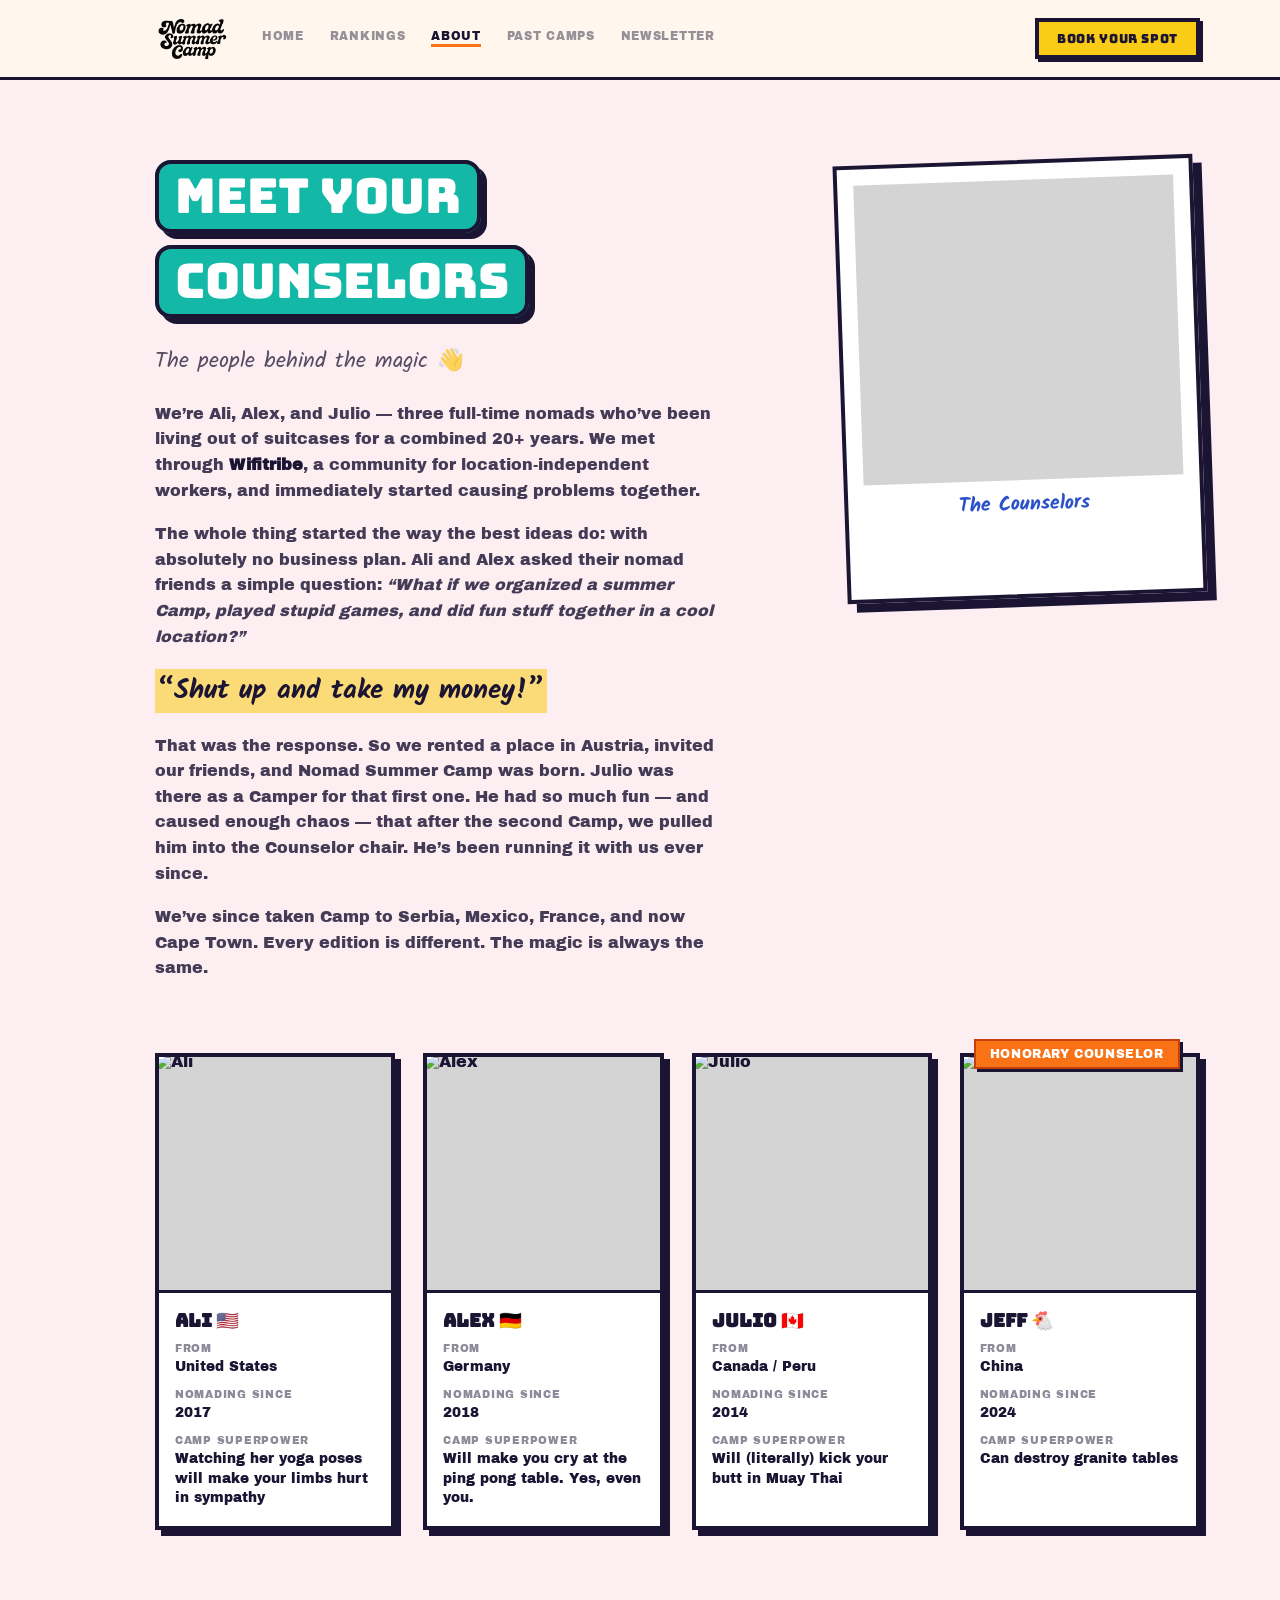
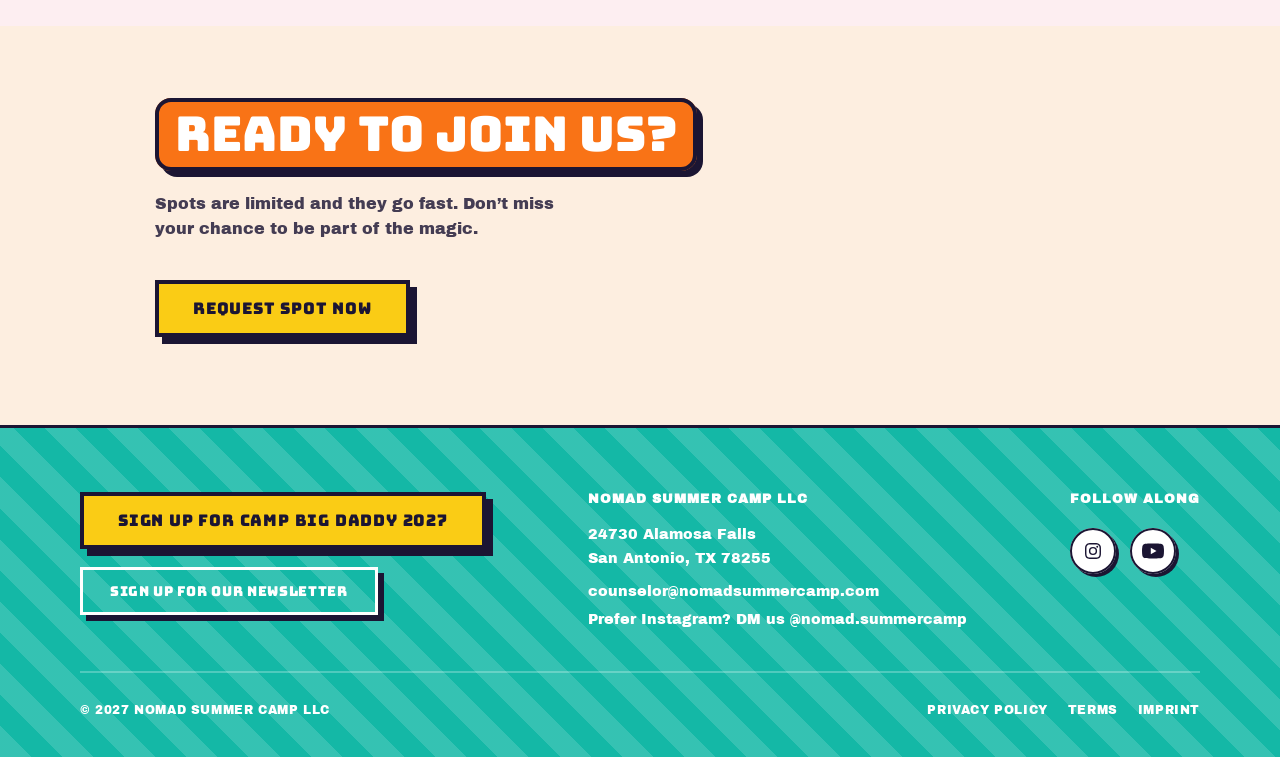
==== commit c6b016af: "Finalize Cape Town 2027 redesign; restore CNAME Commit the completed redesign working tree: all 7 pa" ====
--- a/about/index.html
+++ b/about/index.html
@@ -5,6 +5,11 @@
   <meta name="viewport" content="width=device-width, initial-scale=1.0">
   <title>About Us | Nomad Summer Camp</title>
   <meta name="description" content="Meet the Counselors behind Nomad Summer Camp — Ali, Alex, and Julio (and Jeff).">
+  <link rel="icon" type="image/png" sizes="16x16" href="/favicon-16x16.png">
+  <link rel="icon" type="image/png" sizes="32x32" href="/favicon-32x32.png">
+  <link rel="icon" type="image/x-icon" href="/favicon.ico">
+  <link rel="apple-touch-icon" href="/apple-touch-icon.png">
+  <link rel="manifest" href="/site.webmanifest">
   <link rel="preconnect" href="https://fonts.googleapis.com">
   <link rel="preconnect" href="https://fonts.gstatic.com" crossorigin>
   <link href="https://fonts.googleapis.com/css2?family=Bungee&family=Archivo+Black&family=Kalam:wght@300;400;700&display=swap" rel="stylesheet">
--- a/css/style.css
+++ b/css/style.css
@@ -165,9 +165,11 @@
   white-space: nowrap;
 }
 
-.info-tag--pink   { background: var(--color-pink); }
-.info-tag--teal   { background: var(--color-teal); }
-.info-tag--orange { background: var(--color-orange); }
+/* Outline is a darker shade of the tag's own colour (the 700 step of
+   each hue), not black — same idea as the housing "All-inclusive" chip. */
+.info-tag--pink   { background: var(--color-pink);   outline-color: #be123c; }
+.info-tag--teal   { background: var(--color-teal);   outline-color: #0f766e; }
+.info-tag--orange { background: var(--color-orange); outline-color: #c2410c; }
 
 
 /* ============================================================
@@ -208,6 +210,24 @@
   transform: translate(2px, 2px);
 }
 
+/* Stacked variant — main label with a small sub-note beneath it
+   (hero CTA: "Book Your Spot" / "No payment due yet"). */
+.btn-primary--stack {
+  display: inline-flex;
+  flex-direction: column;
+  align-items: center;
+  gap: 2px;
+  line-height: 1.15;
+}
+
+.btn-primary__note {
+  font-family: var(--font-body);
+  font-size: 0.7rem;
+  letter-spacing: 0.03em;
+  text-transform: none;
+  opacity: 0.8;
+}
+
 
 /* Reserves the header's height before /components.js swaps the real
    markup in, so the injection causes no layout shift. Keep in sync
@@ -252,6 +272,13 @@
   z-index: 100;
   background: var(--color-cream);
   border-bottom: 3px solid var(--color-dark);
+}
+
+@media (prefers-reduced-motion: reduce) {
+  .site-header,
+  .site-header__nav {
+    transition: none;
+  }
 }
 
 /* Desktop only: fixed 80px bar that collapses to 50px once the page
@@ -335,6 +362,34 @@
   flex-shrink: 0;
 }
 
+/* Hamburger toggle — hidden on desktop (links show inline), shown on
+   mobile. Plain ink icon, no fill: the same "nav is text, not a sticker"
+   restraint the links follow. */
+.site-header__menu-toggle {
+  display: none;
+  align-items: center;
+  justify-content: center;
+  width: 42px;
+  height: 42px;
+  margin-left: -4px;
+  padding: 0;
+  background: none;
+  border: none;
+  color: var(--color-dark);
+  cursor: pointer;
+  flex-shrink: 0;
+}
+
+.site-header__menu-icon { display: block; }
+.site-header__menu-icon--x { display: none; }
+.site-header__menu-toggle[aria-expanded="true"] .site-header__menu-icon--bars { display: none; }
+.site-header__menu-toggle[aria-expanded="true"] .site-header__menu-icon--x { display: block; }
+
+/* Desktop/tablet: the IG glyph is mobile-only, and the wrapper collapses
+   so the CTA keeps pushing itself right exactly as before. */
+.site-header__actions { display: contents; }
+.site-header__ig { display: none; }
+
 @media (max-width: 1100px) {
   .site-header__inner {
     padding-left: 60px;
@@ -349,8 +404,97 @@
     padding-left: 24px;
     padding-right: 24px;
   }
-  /* Wordmark + CTA only. Four links do not warrant a drawer. */
-  .site-header__nav { display: none; }
+
+  /* Mobile-only auto-hide — components.js toggles .site-header--hidden
+     from a scroll listener (down = hide, up = show). Desktop/tablet keep
+     the header put; desktop has its own collapse-on-scroll above. */
+  .site-header {
+    transition: transform 250ms ease;
+  }
+
+  .site-header--hidden {
+    transform: translateY(-100%);
+  }
+
+  /* Bar becomes: logo (left) · IG glyph + hamburger (right). The CTA
+     drops out — the sticky book bar covers it below 768px. */
+  .site-header__cta {
+    display: none;
+  }
+
+  .site-header__actions {
+    display: flex;
+    align-items: center;
+    gap: 4px;
+    margin-left: auto;
+    flex-shrink: 0;
+  }
+
+  .site-header__ig {
+    display: flex;
+    align-items: center;
+    justify-content: center;
+    width: 42px;
+    height: 42px;
+    color: var(--color-dark);
+  }
+
+  .site-header__ig-icon {
+    display: block;
+  }
+
+  .site-header__menu-toggle {
+    display: flex;
+    margin-left: 0;
+  }
+
+  /* The nav turns into a dropdown panel under the bar — same links,
+     stacked, still plain uppercase text. */
+  .site-header__nav {
+    display: flex;
+    flex-direction: column;
+    align-items: stretch;
+    gap: 0;
+    position: absolute;
+    top: 100%;
+    left: 0;
+    right: 0;
+    background: var(--color-cream);
+    border-bottom: 3px solid var(--color-dark);
+    box-shadow: 0 8px 0 rgba(var(--color-dark-rgb), 0.18);
+    padding: 4px 24px 12px;
+    /* closed */
+    opacity: 0;
+    visibility: hidden;
+    transform: translateY(-10px);
+    pointer-events: none;
+    transition: opacity 160ms ease, transform 160ms ease, visibility 160ms;
+  }
+
+  .site-header--menu-open .site-header__nav {
+    opacity: 1;
+    visibility: visible;
+    transform: translateY(0);
+    pointer-events: auto;
+  }
+
+  .site-header__nav .site-header__link {
+    padding: 15px 2px;
+    font-size: 0.9rem;
+    opacity: 0.6;
+    white-space: nowrap;
+    border-bottom: 1.5px solid rgba(var(--color-dark-rgb), 0.12);
+  }
+
+  .site-header__nav .site-header__link:last-child {
+    border-bottom: none;
+  }
+
+  .site-header__nav .site-header__link--active {
+    opacity: 1;
+    border-bottom-color: var(--color-orange);
+    border-bottom-width: 3px;
+  }
 }
 
 
@@ -443,12 +587,6 @@
   transform: translate(4px, 4px);
 }
 
-.site-footer__newsletter-sub {
-  font-family: var(--font-handwritten);
-  font-size: 1rem;
-  line-height: 1.35;
-}
-
 .site-footer__heading {
   font-family: var(--font-body);
   font-size: 0.8rem;
@@ -809,6 +947,30 @@
   font-family: var(--font-body);
   font-size: 0.75rem;
   color: var(--color-dark);
+}
+
+/* Secondary "message us on IG" nudge — matches the CTA sub-note voice
+   (body font, small). Plain text so yellow stays the one CTA colour. */
+.hero__dm {
+  font-family: var(--font-body);
+  font-size: 0.75rem;
+  color: var(--color-dark);
+}
+
+.hero__dm a {
+  color: var(--color-dark);
+  text-decoration: none;
+}
+
+.hero__dm a:hover .dm-cta {
+  text-decoration-color: var(--color-pink);
+}
+
+/* Shared: the underlined "Slide into our DMs" phrase (hero + FAQ closer) */
+.dm-cta {
+  text-decoration: underline;
+  text-decoration-thickness: 2px;
+  text-underline-offset: 2px;
 }
 
 /* --- Right: polaroid column --- */
@@ -907,6 +1069,22 @@
 
   .hero__content {
     order: 1;
+    align-items: center;
+    text-align: center;
+  }
+
+  .hero__content .headline-stack,
+  .cta-block {
+    align-items: center;
+  }
+
+  .info-strips {
+    justify-content: center;
+  }
+
+  .hero__sub {
+    margin-left: auto;
+    margin-right: auto;
   }
 
   .hero__visual {
@@ -936,6 +1114,30 @@
     max-width: calc(100vw - 48px);
   }
 
+  /* The hero headline is only two short words per line ("Summer Camp",
+     "is calling"), so it can run much larger than the generic section
+     sticker. Scale with the viewport — the calc() keeps the longest
+     line ("Summer Camp") a comfortable margin inside the content
+     column from ~320px up, and the 2.5rem cap stops it ballooning as
+     the layout approaches the 768px breakpoint. */
+  .hero__content .sticker {
+    font-size: clamp(1.75rem, calc(12vw - 10px), 2.5rem);
+  }
+
+  /* Section headlines with short labels ("A day at camp", "Everything's
+     / Included", "Got / questions?") have width to spare on a phone —
+     scale them up with the viewport too. The 9vw term keeps the longest
+     of them ("A day at camp") inside the content column from ~320px up;
+     the 2.4rem cap holds them near the breakpoint. Sections with tighter
+     labels (Rooms & Pricing, our word for it) and the two-part manifesto
+     question are deliberately left on the smaller base size, with the
+     wrap-not-overflow safety net above. */
+  .included .sticker,
+  .schedule .sticker,
+  .faq .sticker {
+    font-size: clamp(1.8rem, 9vw, 2.4rem);
+  }
+
   .polaroid--hero .polaroid__frame {
     width: 260px;
     height: 300px;
@@ -996,51 +1198,63 @@
 
 
 /* ============================================================
-   QUOTE CARD — TORN NOTEBOOK PAPER
+   QUOTE CARD — NOTEBOOK PAPER (CSS)
+   The "paper" is the content box itself — warm sheet, ruled lines,
+   punch holes, hard offset shadow — so it grows with the text. This
+   replaced a fixed-aspect-ratio raster (notes-background.png) that
+   the long two-paragraph quote overran at every width below ~1440px.
    ============================================================ */
 .quote-card--paper {
-  position: relative;
-  display: inline-block;
-  transform: rotate(1deg);
-  /* drop-shadow follows the irregular torn-paper silhouette */
-  filter: drop-shadow(6px 6px 0px rgba(var(--color-dark-rgb), 0.22));
+  display: block;
   max-width: 680px;
   width: 100%;
-}
-
-.quote-card__paper {
-  display: block;
-  width: 100%;
-  height: auto;
+  transform: rotate(1deg);
 }
 
 .quote-card__content {
+  position: relative;
+  display: flex;
+  flex-direction: column;
+  gap: 18px;
+  padding: 40px 64px 40px 44px;
+  background-color: #fffdf5;
+  background-image: repeating-linear-gradient(
+    to bottom,
+    transparent 0 35px,
+    rgba(30, 58, 110, 0.13) 35px 36px);
+  background-position: 0 46px;
+  border: 2.5px solid var(--color-dark);
+  box-shadow: 8px 8px 0 var(--color-dark);
+}
+
+/* three punch holes down the right margin */
+.quote-card__content::after {
+  content: "";
   position: absolute;
-  /* inset respects the paper margins: generous right gap for hole-punches */
-  top: 12%;
-  left: 7%;
-  right: 18%;
-  bottom: 20%;
-  display: flex;
-  flex-direction: column;
-  justify-content: center;
-  gap: 16px;
+  top: 16%;
+  bottom: 16%;
+  right: 22px;
+  width: 16px;
+  background-image:
+    radial-gradient(circle 7px at 8px 8%, var(--color-teal) 96%, transparent 100%),
+    radial-gradient(circle 7px at 8px 50%, var(--color-teal) 96%, transparent 100%),
+    radial-gradient(circle 7px at 8px 92%, var(--color-teal) 96%, transparent 100%);
+  background-repeat: no-repeat;
 }
 
 /* shared quote typography */
 .quote-text {
   font-family: var(--font-handwritten);
-  font-size: 1.6rem;
+  font-size: 1.5rem;
   font-weight: 700;
-  line-height: 1.3;
+  line-height: 36px;  /* matches the ruling period so lines land on the lines */
   color: #1e3a6e;  /* dark-blue ink, feels natural on lined paper */
   font-style: normal;
 }
 
-/* Julie's quote runs as two paragraphs; the tight 1.1 line-height
-   needs an explicit gap between them to read as a break. */
+/* Julie's quote runs as two paragraphs; the explicit gap reads as a break. */
 .quote-text__p + .quote-text__p {
-  margin-top: 0.7em;
+  margin-top: 0.5em;
 }
 
 .quote-author {
@@ -1050,6 +1264,7 @@
   text-transform: uppercase;
   letter-spacing: 0.08em;
   font-style: normal;
+  margin-top: 4px;
 }
 
 
@@ -1073,6 +1288,10 @@
     padding: 0 24px;
   }
 
+  .quote-section {
+    overflow-x: clip; /* the card's tilt + shadow must not add scroll */
+  }
+
   .quote-section__inner {
     padding: 0 24px;
     grid-template-columns: 1fr;
@@ -1084,8 +1303,34 @@
     justify-content: center;
   }
 
+  /* Julie quote — same CSS paper, tuned down for a narrow column. */
   .quote-card--paper {
     max-width: 100%;
+    transform: rotate(-0.5deg);
+  }
+
+  .quote-card__content {
+    gap: 16px;
+    padding: 26px 40px 28px 26px;
+    background-position: 0 32px;
+    background-image: repeating-linear-gradient(
+      to bottom,
+      transparent 0 27px,
+      rgba(30, 58, 110, 0.13) 27px 28px);
+  }
+
+  .quote-card__content::after {
+    right: 14px;
+    width: 14px;
+  }
+
+  .quote-text {
+    font-size: 1.2rem;
+    line-height: 28px; /* matches the narrow-column ruling period */
+  }
+
+  .quote-author {
+    font-size: 0.85rem;
   }
 }
 
@@ -1105,6 +1350,10 @@
   line-height: 1.5;
   color: var(--color-dark);
   max-width: 460px;
+}
+
+.what-nsc__copy p + p {
+  margin-top: 1em;
 }
 
 /* Play button (shared across video placeholders) */
@@ -1131,26 +1380,22 @@
 .what-a__inner {
   max-width: 1440px;
   margin: 0 auto;
-  padding: 0 var(--gutter-right) 0 var(--gutter-left);
-  display: grid;
-  /* Both columns size to their own content, not "content stretches
-     to fill remaining space, video sits after" (1fr auto) — that
-     pinned the video to the far right edge regardless of how
-     narrow the text actually was. Content hugs the video with a
-     72px gap; the sticker (not the copy) sets the column's width,
-     since it's the wider of the two. */
-  grid-template-columns: auto auto;
-  gap: 72px;
+  padding: 0 40px;
+  /* Flex-wrap, not a grid: the video sits beside the text while they
+     both fit, and drops to its own line the moment they don't — no
+     breakpoint to guess. justify-content:center keeps each row centred,
+     so the wrapped video never leaves a dead half-screen beside it. */
+  display: flex;
+  flex-wrap: wrap;
   align-items: center;
-  /* Grid stretches items to fill their column by default. Harmless
-     for the text column (its children are left-aligned with no
-     visible box), but it silently widened the polaroid's own white
-     card past its photo — that's the blank strip bug. Both items
-     size to their actual content instead. */
-  justify-items: start;
+  justify-content: center;
+  gap: 40px 56px;
 }
 
 .what-a__content {
+  flex: 1 1 440px;
+  max-width: 500px;   /* wide enough for the one-line headline bubble */
+  min-width: 0;
   display: flex;
   flex-direction: column;
   align-items: flex-start;
@@ -1162,6 +1407,17 @@
   flex-direction: column;
   gap: 12px;
   align-items: flex-start;
+}
+
+/* These headline bubbles are questions, not punch-words — a notch
+   smaller than a standard sticker headline, and allowed to wrap. */
+.what-a__stickers .sticker {
+  white-space: normal;
+  font-size: 2rem;
+}
+
+@media (max-width: 768px) {
+  .what-a__stickers .sticker { font-size: 1.6rem; }
 }
 
 .what-a__video {
@@ -1175,8 +1431,9 @@
      NOT just the frame width, or the frame (a fixed size) pokes out
      past a card capped too small to actually contain it. */
   max-width: 420px; /* 380px frame + 40px padding */
+  padding-bottom: 40px; /* tighter chin under the caption than the base 80px */
   transform: rotate(-2deg);
-  flex-shrink: 0;
+  flex: 0 0 auto;
 }
 
 .what-a__video-frame {
@@ -1193,7 +1450,7 @@
    WHAT IS NSC — RESPONSIVE
    ============================================================ */
 @media (max-width: 1100px) {
-  .what-a__inner { padding: 0 48px 0 60px; gap: 48px; }
+  /* Once the two have wrapped anyway, shrink the video a touch. */
   .what-a__video { max-width: 340px; } /* 300px frame + 40px padding */
   .what-a__video-frame { width: 300px; height: 220px; }
 }
@@ -1201,7 +1458,6 @@
 @media (max-width: 768px) {
   .what-a__inner {
     padding: 0 24px;
-    grid-template-columns: 1fr;
     gap: 40px;
   }
   .what-a__video { max-width: 100%; }
@@ -1222,7 +1478,7 @@
   font-family: var(--font-body);
   font-size: 0.85rem;
   color: var(--color-dark);
-  opacity: 0.55;
+  opacity: 1;
   margin-top: 16px;
   font-style: italic;
   letter-spacing: 0.02em;
@@ -1350,12 +1606,19 @@
   justify-content: center;
 }
 
+.sched-b2__hidden {
+  font-family: var(--font-handwritten);
+  font-weight: 700;
+  font-size: 1rem;
+  color: #9a8fce; /* a lighter step of the ink-navy hue */
+  text-align: center;
+  padding: 0 16px;
+}
+
 .sched-b2__time {
   font-family: var(--font-body);
   font-size: 0.75rem; /* was 0.7rem (11.2px) — under the legibility floor */
-  /* was white — 2.5:1 on teal, fails WCAG AA. Ink-navy on teal holds
-     well above 4.5:1 and keeps the chip's colour role unchanged. */
-  color: var(--color-dark);
+  color: var(--color-white);
   background: var(--color-teal);
   padding: 3px 8px;
   display: inline-block;
@@ -1389,8 +1652,21 @@
 
 @media (max-width: 768px) {
   .sched-b2__head { padding-right: 24px; padding-left: 24px; }
-  .sched-b2__scroll { padding-right: 24px; padding-left: 24px; }
   .sched-b2__item { width: 300px; }
+
+  /* Mobile: snap one card centred in the viewport instead of free scroll.
+     Leading/trailing padding = half the leftover width so the first and
+     last cards can reach centre too. The drag handler already suspends
+     snap mid-drag (see .is-draggable.is-dragging). */
+  .sched-b2__scroll {
+    scroll-snap-type: x mandatory;
+    scroll-padding: 0;
+    padding-left: max(24px, calc((100vw - 300px) / 2));
+    padding-right: max(24px, calc((100vw - 300px) / 2));
+  }
+  .sched-b2__item {
+    scroll-snap-align: center;
+  }
 }
 
 
@@ -1455,13 +1731,13 @@
   top: 22%;
   left: 14%;
   right: 8%;
-  bottom: 4%;
+  bottom: 16%;
   list-style: none;
   padding: 0;
   margin: 0;
   display: flex;
   flex-direction: column;
-  justify-content: flex-start;
+  justify-content: center;
   gap: 10px;
 }
 
@@ -1620,12 +1896,10 @@
 }
 .venue-c2 {
   position: relative;
-  height: 90vh;
 }
 
 .venue-c2__track {
   display: flex;
-  height: 100%;
   overflow-x: auto;
   scroll-snap-type: x mandatory;
   scrollbar-width: none;
@@ -1634,22 +1908,32 @@
 
 .venue-c2__slide {
   flex: 0 0 100%;
-  height: 100%;
   scroll-snap-align: start;
   display: grid;
-  grid-template-columns: 1.6fr 1fr;
+  /* minmax(0, …) so a wide bit of content in one column (e.g. the
+     no-wrap sticker on the intro slide) can't steal width from the
+     other and shrink the photo — every slide splits identically. */
+  grid-template-columns: minmax(0, 1.6fr) minmax(0, 1fr);
+  /* any letterbox space around a photo reads as part of the dark panel */
+  background: var(--color-dark);
   overflow: hidden;
 }
 
+/* Photos are landscape (mostly 3:2); the box is 3:2 and `contain` so the
+   whole frame always shows — edge details (trailers, buildings) never
+   get cropped. align-self:start keeps the ratio against the grid stretch. */
 .venue-c2__img {
-  height: 100%;
-  min-height: 0;
-  overflow: hidden;
+  width: 100%;
+  height: auto;
+  aspect-ratio: 3 / 2;
+  object-fit: contain;
+  align-self: center; /* float in the dark field if the info panel is taller */
+  display: block;
 }
 
 .venue-c2__info {
   background: var(--color-dark);
-  padding: 80px 56px;
+  padding: 56px;
   display: flex;
   flex-direction: column;
   justify-content: center;
@@ -1657,13 +1941,18 @@
   gap: 0;
 }
 
-.venue-c2__info .sticker {
-  box-shadow: 4px 4px 0 rgba(255, 255, 255, 0.15);
-  margin-bottom: 28px;
+/* Intro slide heading — text only, no sticker pill (matches the
+   Bungee weight of .venue-c2__name used on the other slides). */
+.venue-c2__title {
+  font-family: var(--font-display);
+  font-size: 2.8rem;
+  line-height: 1.05;
+  color: var(--color-white);
+  margin-bottom: 24px;
 }
 
 .venue-c2__info .info-tag {
-  outline-color: rgba(255, 255, 255, 0.25);
+  outline: none;
   margin-bottom: 20px;
 }
 
@@ -1679,7 +1968,7 @@
   font-family: var(--font-body);
   font-size: 1rem;
   line-height: 1.5;
-  color: rgba(255, 255, 255, 0.7);
+  color: var(--color-white);
   max-width: 340px;
 }
 
@@ -1691,6 +1980,44 @@
   display: flex;
   align-items: center;
   gap: 16px;
+}
+
+/* ---- Venue tour — responsive ----
+   Had no small-screen handling: the 1.6fr / 1fr grid held at every
+   width, and the dark info panel's min-content (sticker + 56px side
+   padding) crushed the photo into a thin strip. Tablet tightens the
+   split; mobile stacks it — text panel first, photo underneath — and
+   drops the fixed 90vh so nothing gets squeezed. */
+@media (max-width: 1100px) {
+  .venue-c2__slide { grid-template-columns: minmax(0, 1.25fr) minmax(0, 1fr); }
+  .venue-c2__info { padding: 40px 36px; }
+  .venue-c2__ui { right: 48px; }
+}
+
+@media (max-width: 768px) {
+  .venue-c2__slide { grid-template-columns: 1fr; }
+
+  .venue-c2__info {
+    order: -1; /* text panel above the photo (img is first in the DOM) */
+    padding: 40px 24px 36px;
+    justify-content: flex-start;
+  }
+
+  .venue-c2__desc { max-width: none; }
+
+  .venue-c2__ui {
+    right: 16px;
+    bottom: 16px;
+    gap: 10px;
+  }
+
+  /* white counter needs a backing once it sits over the photo */
+  .venue-c2__counter {
+    min-width: 0;
+    padding: 4px 10px;
+    background: rgba(var(--color-dark-rgb), 0.7);
+    border-radius: var(--radius-pill);
+  }
 }
 
 /* ============================================================
@@ -1740,7 +2067,8 @@
   display: grid;
   grid-template-columns: 1fr 1fr;
   column-gap: 40px;
-  row-gap: 48px;
+  row-gap: 0; /* the two rows read as one spread; the gap is added back
+                only when they stack on mobile */
   align-items: center;
 }
 
@@ -1760,7 +2088,7 @@
 
 .quotes-lr__polaroid {
   background: var(--color-white);
-  padding: 20px 20px 80px;
+  padding: 20px 20px 40px;
   outline: var(--outline-thick);
   outline-offset: -4px;
   box-shadow: var(--shadow-xl);
@@ -1815,6 +2143,14 @@
     justify-content: center;
   }
 
+  /* DOM order is heather-img, heather-card, matt-card, matt-img (the
+     desktop alternating layout). On one column that stacks the two
+     quotes back to back — push matt's card last so each person reads
+     as picture then quote. */
+  .quotes-lr__card--matt {
+    order: 1;
+  }
+
   .quotes-lr__card--heather,
   .quotes-lr__card--matt {
     transform: none;
@@ -1860,10 +2196,12 @@
 }
 
 .accom__pros li::before {
-  content: '✓';
-  color: var(--color-teal);
+  content: '\2665\FE0E'; /* solid heart, forced text (non-emoji) presentation */
+  color: var(--color-pink);
+  opacity: 0.55; /* softened so it supports the text, doesn't shout */
   flex-shrink: 0;
-  line-height: 1.3;
+  align-self: center; /* centre the heart to the line instead of top-aligning */
+  line-height: 1;
 }
 
 .accom__note {
@@ -1950,70 +2288,25 @@
   max-width: 620px;
 }
 
-/* Repeated on every card's price (was stated once, above the scroller,
-   and had to be held in memory across all 8 cards). Ink text — teal-on-
-   mint is unreadable — with a teal border carrying the colour role. */
+/* Sits next to the tier tag (Premium / Standard / Budget) at the top of
+   each card, so "what's included" is answered before the price. */
+.accom-a__tags {
+  display: flex;
+  align-items: flex-start;
+  flex-wrap: wrap;
+  gap: 8px;
+}
+
 .accom-a__all-inc {
   display: inline-block;
-  margin-top: 6px;
   padding: 3px 8px;
   background: var(--wash-mint);
-  color: var(--color-dark);
+  color: var(--color-teal);
   font-family: var(--font-body);
   font-size: 0.72rem;
   text-transform: uppercase;
   letter-spacing: 0.05em;
   border: 1.5px solid var(--color-teal);
-}
-
-/* "X of 8" position readout for the accommodation scroller — same
-   role as .venue-c2__counter, tuned for a light card-scroller bar
-   instead of the dark venue-tour panel. */
-.accom-a__counter {
-  font-family: var(--font-handwritten);
-  font-weight: 700;
-  font-size: 1rem;
-  color: var(--color-dark);
-  opacity: 0.6;
-  min-width: 40px;
-}
-
-/* Pros lists longer than 4 collapse behind a native disclosure so the
-   card doesn't have to be held in full to compare against the others. */
-.accom__pros-more {
-  margin-top: 2px;
-}
-
-.accom__pros-more > summary {
-  list-style: none;
-  cursor: pointer;
-  font-family: var(--font-body);
-  font-size: 0.72rem;
-  text-transform: uppercase;
-  letter-spacing: 0.05em;
-  color: var(--color-dark);
-  text-decoration: underline;
-  text-underline-offset: 3px;
-  text-decoration-color: var(--color-teal);
-  text-decoration-thickness: 2px;
-}
-
-.accom__pros-more > summary::-webkit-details-marker { display: none; }
-
-.accom__pros-more > summary::before {
-  content: '+ ';
-}
-
-.accom__pros-more[open] > summary::before {
-  content: '\2212 '; /* − */
-}
-
-.accom__pros-more[open] > summary {
-  margin-bottom: 5px;
-}
-
-.accom__pros-more .accom__pros {
-  padding-left: 2px;
 }
 
 .accom-a__head-row {
@@ -2086,7 +2379,8 @@
   margin-bottom: 6px;
 }
 
-/* Tier tag — subdued, outline-only */
+/* Tier tag (Premium / Standard / Budget) — orange chip beside the teal
+   "All-inclusive" one; the two hues stay distinct. */
 .accom-a__tier {
   display: inline-block;
   font-family: var(--font-body);
@@ -2094,12 +2388,13 @@
   text-transform: uppercase;
   letter-spacing: 0.08em;
   padding: 3px 8px;
-  border: 1.5px solid currentColor;
+  /* Same treatment as the teal "All-inclusive" chip, in orange:
+     pale tint fill, accent border, accent text. */
+  background: var(--wash-peach);
+  color: var(--color-orange);
+  border: 1.5px solid var(--color-orange);
   align-self: flex-start;
 }
-.accom-a__tier--standard { color: var(--color-teal); opacity: 0.65; }
-.accom-a__tier--premium  { color: var(--color-orange); opacity: 0.75; }
-.accom-a__tier--budget   { color: var(--color-pink); opacity: 0.7; }
 
 /* Subdued note for card context */
 .accom-a__note {
@@ -2125,6 +2420,37 @@
   color: rgba(var(--color-dark-rgb), 0.5);
   border-top: 1.5px solid rgba(var(--color-dark-rgb), 0.12);
   padding-top: 10px;
+  margin-top: auto; /* pin to the card bottom — cards are equal-height
+                       (flex stretch), so the closing note lands on the
+                       same baseline across the row */
+}
+
+/* Booking CTA — lives inside the accommodation section so it sits on the
+   same mint field as the tiles, right where the room decision happens. */
+.accom-a__cta {
+  display: flex;
+  flex-direction: column;
+  align-items: center;
+  gap: 18px;
+  text-align: center;
+  padding: 8px var(--gutter-right) 8px var(--gutter-left);
+}
+
+.accom-a__cta-line {
+  font-family: var(--font-handwritten);
+  font-weight: 700;
+  font-size: 1.5rem;
+  line-height: 1.3;
+  color: var(--color-dark);
+}
+
+@media (max-width: 1100px) {
+  .accom-a__cta { padding-left: 60px; padding-right: 48px; }
+}
+
+@media (max-width: 768px) {
+  .accom-a__cta { padding-left: 24px; padding-right: 24px; }
+  .accom-a__cta-line { font-size: 1.3rem; }
 }
 
 
@@ -2144,7 +2470,17 @@
 
 @media (max-width: 768px) {
   .accom-a__head { padding-right: 24px; padding-left: 24px; }
-  .accom-a__scroll { padding-right: 24px; padding-left: 24px; }
+
+  /* Mobile: snap one card centred, same as the schedule strip. */
+  .accom-a__scroll {
+    scroll-snap-type: x mandatory;
+    scroll-padding: 0;
+    padding-left: max(24px, calc((100vw - 320px) / 2));
+    padding-right: max(24px, calc((100vw - 320px) / 2));
+  }
+  .accom-a__card {
+    scroll-snap-align: center;
+  }
 }
 
 
@@ -2175,14 +2511,12 @@
 }
 
 /* headline-stack already carries margin-bottom: 28px */
-.testimonials__sticker:nth-child(1) { transform: rotate(-2deg); }
-.testimonials__sticker:nth-child(2) { transform: rotate(1.4deg); }
 
 .testimonials__sub {
   font-family: var(--font-body);
   font-size: 0.85rem;
   color: var(--color-dark);
-  opacity: 0.55;
+  opacity: 1;
   font-style: italic;
   letter-spacing: 0.02em;
   max-width: 460px;
@@ -2745,49 +3079,6 @@
 
 
 /* ============================================================
-   COMPONENT — MID-PAGE CTA
-   Two of these are dropped into the page: after the accommodation
-   scroller (the one real decision point) and after the testimonial
-   wall (the emotional peak-end, which previously converted to
-   nothing). Same button, same voice — a quiet cream sheet, not a
-   third colour field.
-   ============================================================ */
-.cta-mid {
-  background: var(--color-cream);
-  padding: 56px 0 64px;
-  text-align: center;
-}
-
-.cta-mid__inner {
-  max-width: 640px;
-  margin: 0 auto;
-  padding: 0 var(--gutter-right) 0 var(--gutter-left);
-  display: flex;
-  flex-direction: column;
-  align-items: center;
-  gap: 20px;
-}
-
-.cta-mid__line {
-  font-family: var(--font-handwritten);
-  font-weight: 700;
-  font-size: 1.5rem;
-  line-height: 1.3;
-  color: var(--color-dark);
-}
-
-@media (max-width: 1100px) {
-  .cta-mid__inner { padding: 0 48px; }
-}
-
-@media (max-width: 768px) {
-  .cta-mid { padding: 44px 0 52px; }
-  .cta-mid__inner { padding: 0 24px; }
-  .cta-mid__line { font-size: 1.3rem; }
-}
-
-
-/* ============================================================
    COMPONENT — STICKY MOBILE BOOK BAR
    Below 768px the hero CTA scrolls away and never comes back until
    the footer, ~5000px of persuasion later. This keeps "Book Your
@@ -2810,8 +3101,6 @@
     bottom: 0;
     z-index: 150;
     padding: 12px 20px calc(12px + env(safe-area-inset-bottom));
-    background: var(--color-cream);
-    border-top: 3px solid var(--color-dark);
     transition: transform 200ms ease;
   }
 
@@ -2830,3 +3119,175 @@
     padding-bottom: 76px;
   }
 }
+
+
+/* ============================================================
+   COMPONENT — FAQ
+   Native <details> accordion (no JS) on a flat blush wash
+   between the testimonials (cream) and the teal footer. Each
+   row is a teal cut-out card — white text and white +/-
+   toggle, hard dark outline, flat offset shadow, zero blur.
+   The toggle is drawn from hard colour bars, never a font
+   glyph. Open/close height is animated in CSS via
+   ::details-content (see below).
+   ============================================================ */
+.faq {
+  background: var(--wash-blush);
+  padding: 80px 0 96px;
+}
+
+.faq__inner {
+  max-width: 900px;
+  margin: 0 auto;
+  padding: 0 var(--gutter-right);
+}
+
+.faq__head {
+  margin-bottom: 40px;
+}
+
+/* .headline-stack already carries margin-bottom: 28px */
+
+.faq__sub {
+  font-family: var(--font-body);
+  font-size: 0.85rem;
+  color: var(--color-dark);
+  font-style: italic;
+  letter-spacing: 0.02em;
+  max-width: 460px;
+}
+
+.faq__list {
+  display: flex;
+  flex-direction: column;
+  gap: 16px;
+}
+
+.faq__item {
+  background: var(--color-teal);
+  outline: var(--outline-thin);
+  outline-offset: -2.5px;
+  box-shadow: var(--shadow-sm);
+}
+
+.faq__q {
+  display: flex;
+  align-items: center;
+  justify-content: space-between;
+  gap: 20px;
+  padding: 18px 22px;
+  font-family: var(--font-body);
+  font-size: 1rem;
+  line-height: 1.3;
+  color: var(--color-white);
+  cursor: pointer;
+  list-style: none;
+}
+.faq__q::-webkit-details-marker { display: none; }
+
+/* +/- indicator, built from two hard white bars so it keeps
+   the zero-blur rule. Open state drops the vertical bar -> minus. */
+.faq__q::after {
+  content: '';
+  flex-shrink: 0;
+  width: 16px;
+  height: 16px;
+  background:
+    linear-gradient(var(--color-white), var(--color-white)) center / 16px 3px no-repeat,
+    linear-gradient(var(--color-white), var(--color-white)) center / 3px 16px no-repeat;
+}
+.faq__item[open] .faq__q::after {
+  background:
+    linear-gradient(var(--color-white), var(--color-white)) center / 16px 3px no-repeat;
+}
+
+.faq__a {
+  padding: 0 22px 20px;
+}
+
+.faq__a p {
+  font-family: var(--font-body);
+  font-size: 0.95rem;
+  line-height: 1.7;
+  color: var(--color-white);
+}
+.faq__a p + p { margin-top: 12px; }
+
+.faq__a a {
+  color: var(--color-white);
+  text-decoration-thickness: 2px;
+  text-underline-offset: 2px;
+}
+
+/* "Slide into our DMs" closer — a teal cutout in the same family as
+   the FAQ cards, but a link, so it gets the press-in hover. */
+.faq__dm {
+  margin-top: 24px;
+  display: flex;
+  align-items: center;
+  gap: 16px;
+  padding: 18px 22px;
+  background: var(--color-teal);
+  outline: var(--outline-thin);
+  outline-offset: -2.5px;
+  box-shadow: var(--shadow-sm);
+  font-family: var(--font-body);
+  font-size: 1rem;
+  line-height: 1.35;
+  color: var(--color-white);
+  text-decoration: none;
+  transition: box-shadow 80ms ease, transform 80ms ease;
+}
+
+.faq__dm:hover {
+  box-shadow: 1px 1px 0 var(--color-dark);
+  transform: translate(2px, 2px);
+}
+
+.faq__dm-icon {
+  flex-shrink: 0;
+  width: 40px;
+  height: 40px;
+  display: flex;
+  align-items: center;
+  justify-content: center;
+  background: var(--color-white);
+  border-radius: 50%;
+  outline: var(--outline-thin);
+  outline-offset: -2.5px;
+}
+
+.faq__dm-icon img {
+  width: 22px;
+  height: 22px;
+  display: block;
+}
+
+/* Open/close animation — CSS only, no script. Native <details>
+   snaps; ::details-content is the box the UA wraps the panel in,
+   and interpolate-size lets its block-size tween between 0 and
+   auto. content-visibility rides along discretely so the close
+   animates too. Chrome/Edge/Safari current + Firefox 139+; any
+   older engine ignores these rules and just toggles instantly. */
+.faq {
+  interpolate-size: allow-keywords;
+}
+.faq__item::details-content {
+  block-size: 0;
+  overflow: hidden;
+  transition: block-size 240ms ease, content-visibility 240ms allow-discrete;
+}
+.faq__item[open]::details-content {
+  block-size: auto;
+}
+
+@media (prefers-reduced-motion: reduce) {
+  .faq__item::details-content { transition: none; }
+}
+
+@media (max-width: 768px) {
+  .faq { padding: 56px 0 64px; }
+  .faq__inner { padding: 0 24px; }
+  .faq__q { font-size: 0.95rem; padding: 16px 18px; }
+  .faq__a { padding: 0 18px 18px; }
+}
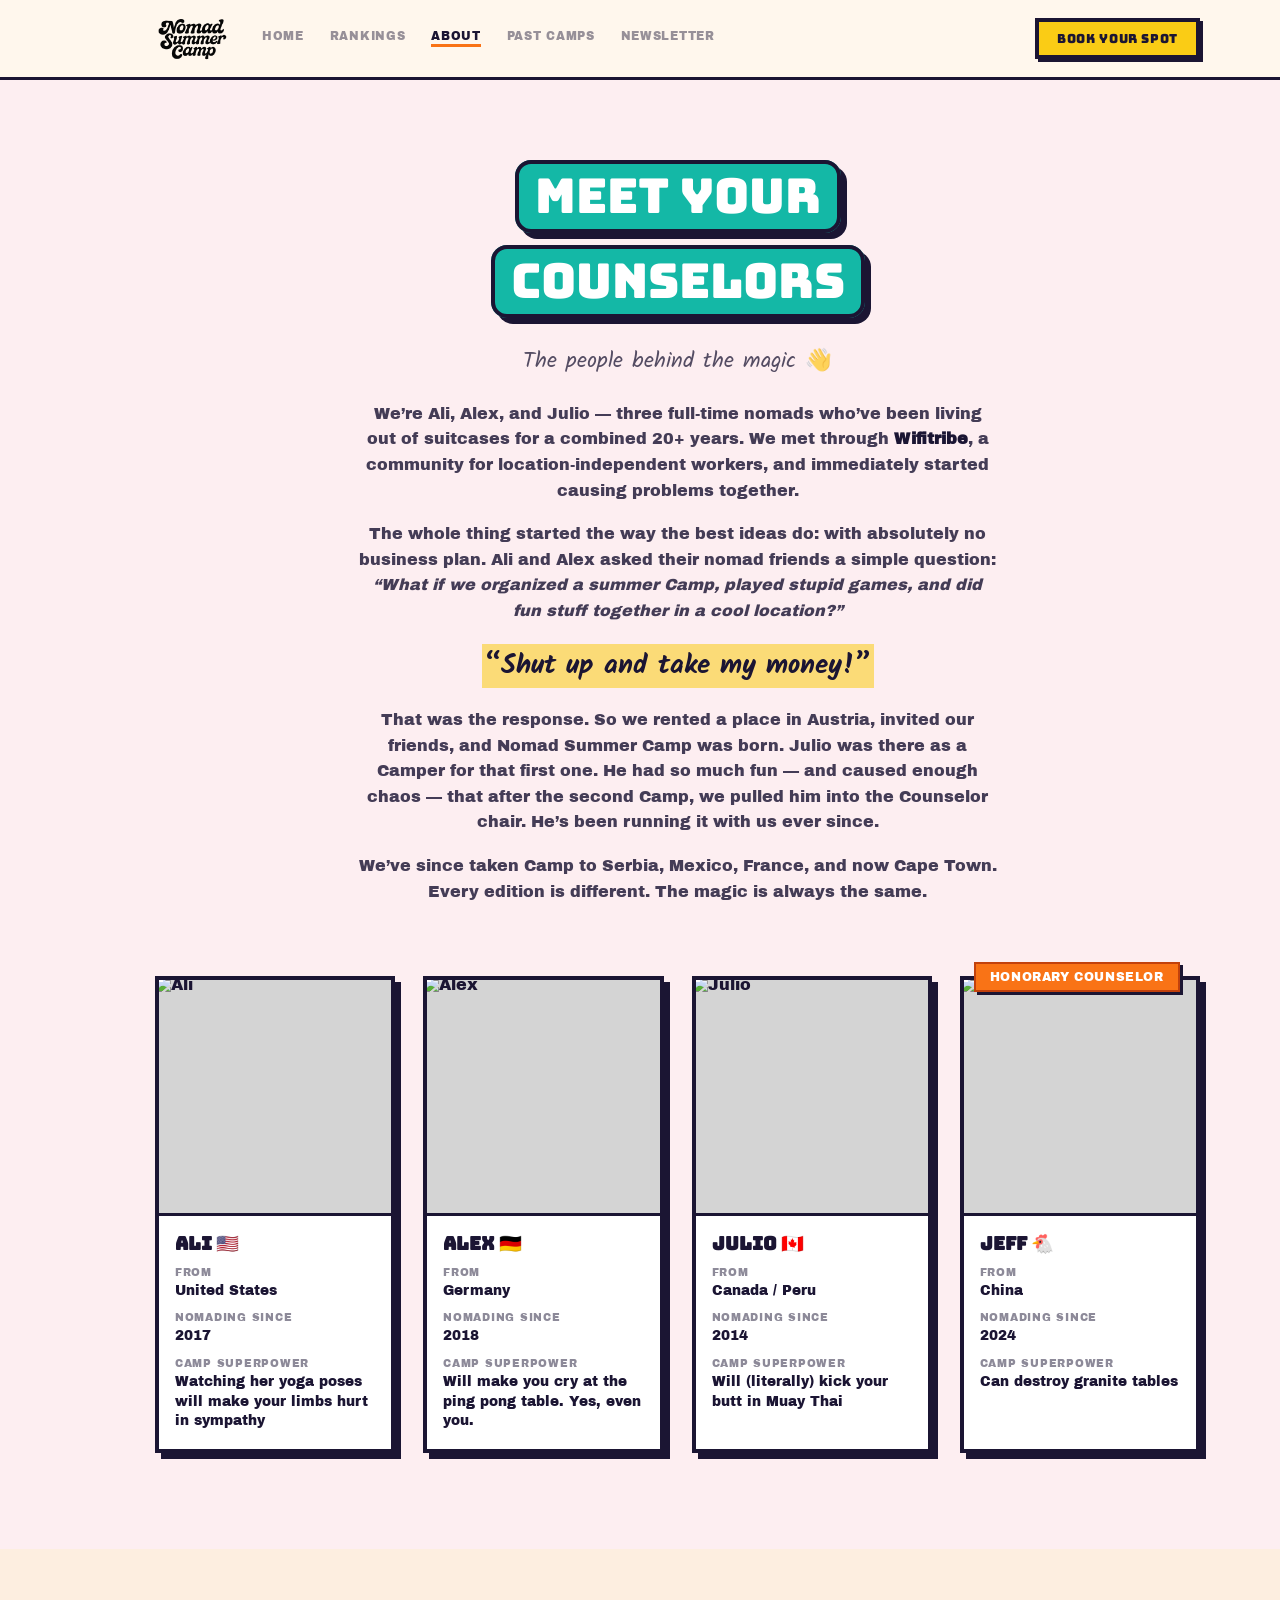
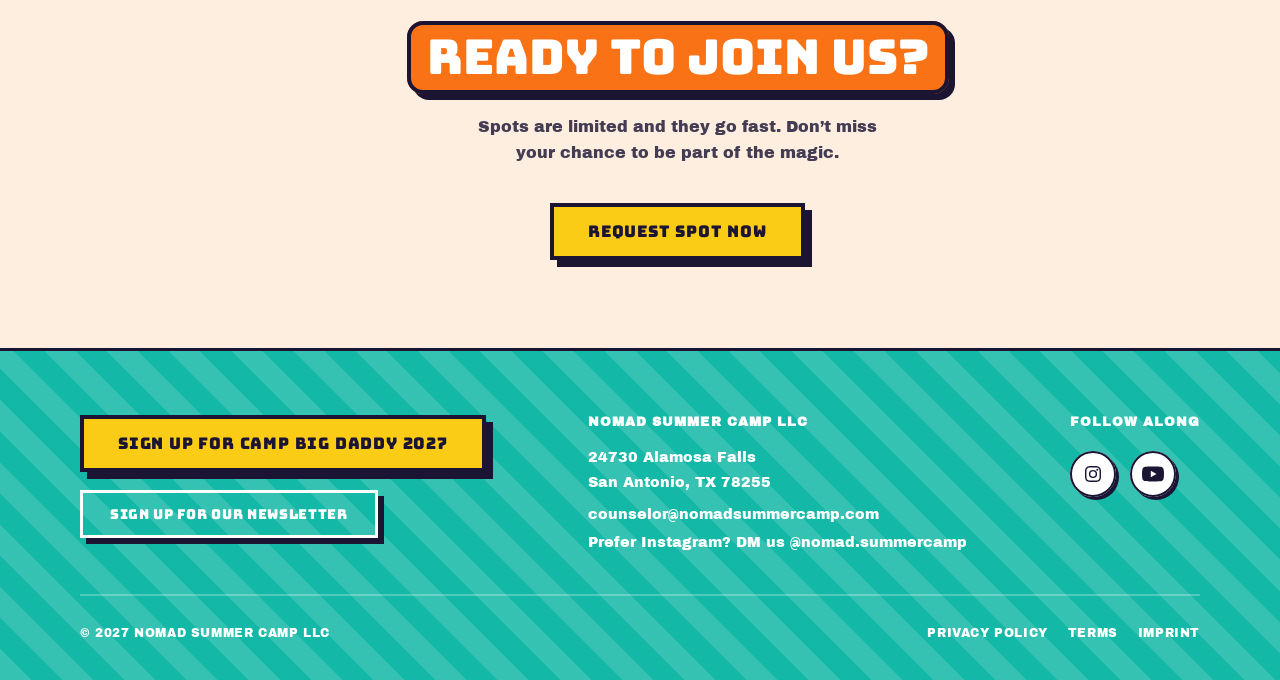
==== commit e166f6b3: "Center About intro/CTA and drop empty counselors polaroid - Remove the empty "The Counselors" polaro" ====
--- a/about/index.html
+++ b/about/index.html
@@ -56,13 +56,6 @@
 
           <p class="about__p">We&rsquo;ve since taken Camp to Serbia, Mexico, France, and now Cape Town.
             Every edition is different. The magic is always the same.</p>
-        </div>
-
-        <div class="about-intro__photo">
-          <div class="polaroid">
-            <div class="polaroid__frame about-intro__frame"></div>
-            <p class="polaroid__caption">The Counselors</p>
-          </div>
         </div>
       </div>
 
--- a/css/style.css
+++ b/css/style.css
@@ -737,7 +737,12 @@
 }
 
 .nsc-nl-overlay__box .beehiiv-embed {
-  width: 100%;
+  /* beehiiv's embed.js writes an inline `width:<px>` onto the iframe from
+     the form's own self-measurement. If it measures while the overlay is
+     display:none the form collapses to ~162px and that inline width sticks
+     — and an inline style beats a plain stylesheet rule, so this needs
+     !important. Height must stay dynamic (beehiiv drives it). */
+  width: 100% !important;
 }
 
 .nsc-nl-overlay__close {
@@ -906,7 +911,8 @@
                    which let long copy push the column past its track */
 }
 
-.hero__content .badge {
+.hero__content > .badge,
+.hero__content > .info-tag {
   margin-bottom: 20px;
 }
 
@@ -1738,6 +1744,7 @@
   display: flex;
   flex-direction: column;
   justify-content: center;
+  align-items: center;
   gap: 10px;
 }
 
@@ -2766,19 +2773,22 @@
   padding: 0 var(--gutter-right) 0 var(--gutter-left);
 }
 
-/* Story column + group polaroid, side by side */
+/* Story column, centered now that the group polaroid is gone */
 .about-intro__top {
-  display: grid;
-  grid-template-columns: minmax(0, 1fr) auto;
-  gap: 64px;
-  align-items: start;
+  display: flex;
+  justify-content: center;
 }
 
 .about-intro__text {
   display: flex;
   flex-direction: column;
-  align-items: flex-start;
-  max-width: 560px;
+  align-items: center;
+  text-align: center;
+  max-width: 640px;
+}
+
+.about-intro__text .headline-stack {
+  align-items: center;
 }
 
 .about-intro__lead {
@@ -2809,19 +2819,6 @@
   line-height: 1.3;
   color: var(--color-dark);
   margin: 6px 0 24px;
-}
-
-.about-intro__photo {
-  flex-shrink: 0;
-}
-
-.about-intro__photo .polaroid {
-  transform: rotate(-2deg);
-}
-
-.about-intro__frame {
-  width: 320px;
-  height: 300px;
 }
 
 /* --- Crew cards --- */
@@ -2909,7 +2906,8 @@
 .about-cta__inner {
   display: flex;
   flex-direction: column;
-  align-items: flex-start;
+  align-items: center;
+  text-align: center;
   gap: 20px;
 }
 
@@ -2920,7 +2918,6 @@
 @media (max-width: 1100px) {
   .about-intro__inner,
   .about-cta__inner { padding-left: 60px; padding-right: 48px; }
-  .about-intro__top { gap: 44px; }
   .about-crew__grid { grid-template-columns: repeat(2, minmax(0, 1fr)); gap: 24px; }
 }
 
@@ -2928,12 +2925,6 @@
   .about-intro__inner,
   .about-cta__inner { padding-left: 24px; padding-right: 24px; }
   .about-intro { padding: 56px 0 72px; }
-  .about-intro__top {
-    grid-template-columns: 1fr;
-    gap: 36px;
-  }
-  .about-intro__photo { align-self: center; }
-  .about-intro__frame { width: 280px; height: 260px; }
   .about-crew { margin-top: 56px; }
   .about-crew__grid { grid-template-columns: 1fr; }
   .about-cta { padding: 56px 0 72px; }
